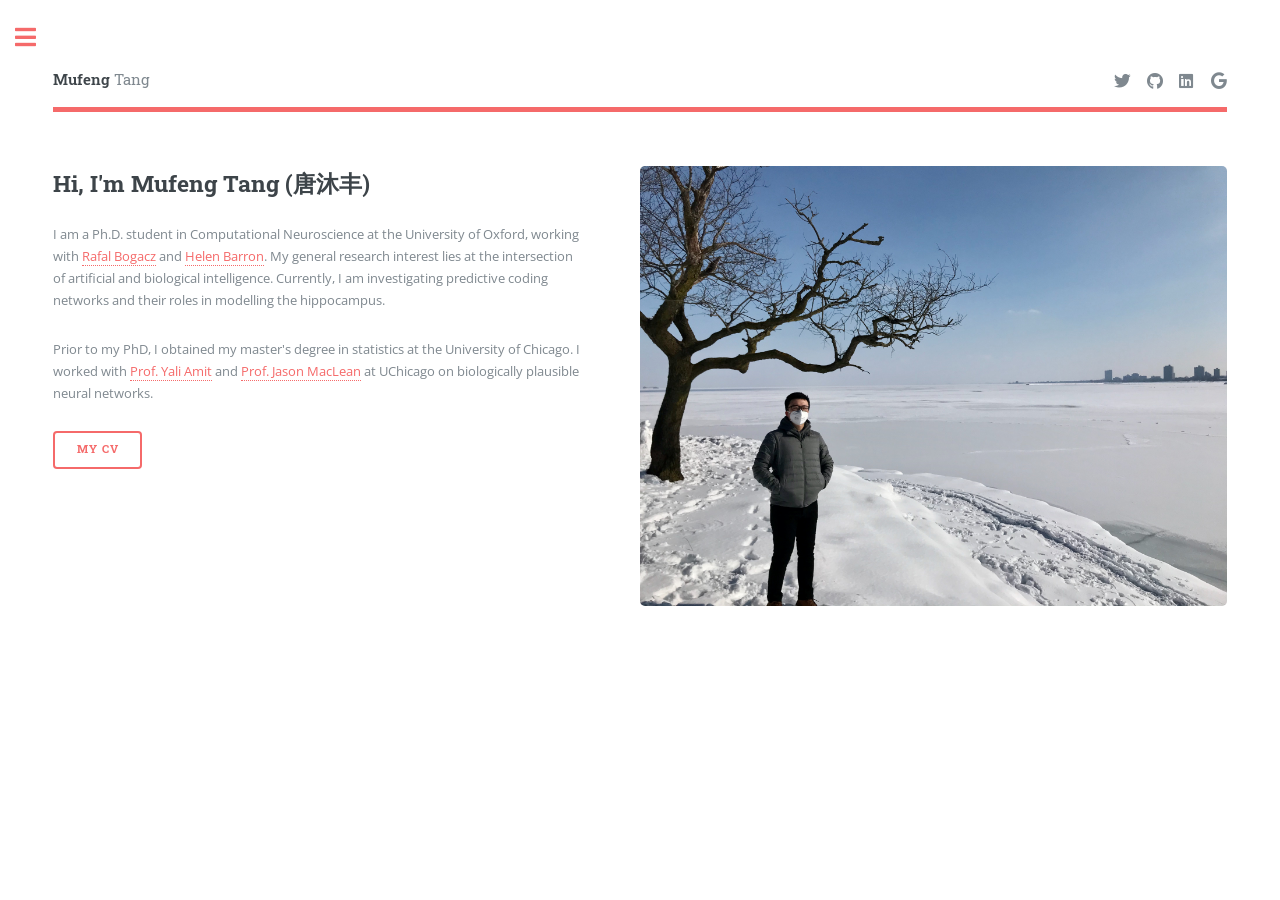
==== index.html @ e6d0cccb "cv" ====
<!DOCTYPE HTML>
<!--
	Editorial by HTML5 UP
	html5up.net | @ajlkn
	Free for personal and commercial use under the CCA 3.0 license (html5up.net/license)
-->
<html>
	<head>
		<!-- Global site tag (gtag.js) - Google Analytics -->
		<script async src="https://www.googletagmanager.com/gtag/js?id=G-MDHDP8R567"></script>
		<script>
		window.dataLayer = window.dataLayer || [];
		function gtag(){dataLayer.push(arguments);}
		gtag('js', new Date());

		gtag('config', 'G-MDHDP8R567');
		</script>
		<title>Mufeng Tang</title>
		<meta charset="utf-8" />
		<meta name="viewport" content="width=device-width, initial-scale=1, user-scalable=no" />
		<link rel="stylesheet" href="assets/css/main.css" />
	</head>
	<body class="is-preload">

		<!-- Wrapper -->
			<div id="wrapper">

				<!-- Main -->
					<div id="main">
						<div class="inner">

							<!-- Header -->
								<header id="header">
									<a href="index.html" class="logo"><strong>Mufeng</strong> Tang</a>
									<ul class="icons">
										<li><a href="https://twitter.com/mufeng_tang" class="icon brands fa-twitter"><span class="label">Twitter</span></a></li>
										<!-- <li><a href="#" class="icon brands fa-facebook-f"><span class="label">Facebook</span></a></li> -->
										<!-- <li><a href="#" class="icon brands fa-snapchat-ghost"><span class="label">Snapchat</span></a></li> -->
										<!-- <li><a href="https://www.instagram.com/mufengtang/" class="icon brands fa-instagram"><span class="label">Instagram</span></a></li> -->
										<li><a href="https://github.com/C16Mftang" class="icon brands fa-github"><span class="label">Github</span></a></li>
										<li><a href="https://www.linkedin.com/in/mufeng-tang-115a64139/" class="icon brands fa-linkedin"><span class="label">Linkedin</span></a></li>
										<li><a href="https://scholar.google.com/citations?user=eFyyxQkAAAAJ&hl=en" class="icon brands fa-google"><span class="label"></span></a></li>
									</ul>
								</header>

							<!-- Banner -->
								<section id="banner">
									<div class="content">
										<header>
											<h2>Hi, I'm Mufeng Tang (唐沐丰)</h2>
											
										</header>
										<p>I am a Ph.D. student in Computational Neuroscience at the University of Oxford, working with <a href="https://www.mrcbndu.ox.ac.uk/groups/bogacz-group">Rafal Bogacz</a> and <a href="https://www.mrcbndu.ox.ac.uk/people/dr-helen-barron">Helen Barron</a>. 
											My general research interest lies at the intersection of artificial and biological intelligence.
											Currently, I am investigating predictive coding networks and their roles in modelling the hippocampus.</p>
										<!-- <br> -->
										<p>Prior to my PhD, I obtained my master's degree in statistics at the University of Chicago.
											I worked with <a href="https://stat.uchicago.edu/people/profile/yali-amit/">Prof. Yali Amit</a> and <a href="https://neurobiology.uchicago.edu/faculty/jason-maclean-phd">Prof. Jason MacLean</a> at UChicago on biologically plausible neural networks.
										</p>
										<ul class="actions">
											<li><a href="https://drive.google.com/file/d/151TCX6jKJM6HxMyKc0OHfo8ruFjf8bDz/view?usp=drive_link" class="button big">My CV</a></li>
										</ul>
									</div>
									<span class="image object">
										<img src="images/Chi.jpg" alt="" />
									</span>
								</section>

							<!-- Section -->
								<!-- <section>
									<header class="major">
										<h2>Erat lacinia</h2>
									</header>
									<div class="features">
										<article>
											<span class="icon fa-gem"></span>
											<div class="content">
												<h3>Portitor ullamcorper</h3>
												<p>Aenean ornare velit lacus, ac varius enim lorem ullamcorper dolore. Proin aliquam facilisis ante interdum. Sed nulla amet lorem feugiat tempus aliquam.</p>
											</div>
										</article>
										<article>
											<span class="icon solid fa-paper-plane"></span>
											<div class="content">
												<h3>Sapien veroeros</h3>
												<p>Aenean ornare velit lacus, ac varius enim lorem ullamcorper dolore. Proin aliquam facilisis ante interdum. Sed nulla amet lorem feugiat tempus aliquam.</p>
											</div>
										</article>
										<article>
											<span class="icon solid fa-rocket"></span>
											<div class="content">
												<h3>Quam lorem ipsum</h3>
												<p>Aenean ornare velit lacus, ac varius enim lorem ullamcorper dolore. Proin aliquam facilisis ante interdum. Sed nulla amet lorem feugiat tempus aliquam.</p>
											</div>
										</article>
										<article>
											<span class="icon solid fa-signal"></span>
											<div class="content">
												<h3>Sed magna finibus</h3>
												<p>Aenean ornare velit lacus, ac varius enim lorem ullamcorper dolore. Proin aliquam facilisis ante interdum. Sed nulla amet lorem feugiat tempus aliquam.</p>
											</div>
										</article>
									</div>
								</section> -->

							<!-- Section -->
								<!-- <section>
									<header class="major">
										<h2>Ipsum sed dolor</h2>
									</header>
									<div class="posts">
										<article>
											<a href="#" class="image"><img src="images/pic01.jpg" alt="" /></a>
											<h3>Interdum aenean</h3>
											<p>Aenean ornare velit lacus, ac varius enim lorem ullamcorper dolore. Proin aliquam facilisis ante interdum. Sed nulla amet lorem feugiat tempus aliquam.</p>
											<ul class="actions">
												<li><a href="#" class="button">More</a></li>
											</ul>
										</article>
										<article>
											<a href="#" class="image"><img src="images/pic02.jpg" alt="" /></a>
											<h3>Nulla amet dolore</h3>
											<p>Aenean ornare velit lacus, ac varius enim lorem ullamcorper dolore. Proin aliquam facilisis ante interdum. Sed nulla amet lorem feugiat tempus aliquam.</p>
											<ul class="actions">
												<li><a href="#" class="button">More</a></li>
											</ul>
										</article>
										<article>
											<a href="#" class="image"><img src="images/pic03.jpg" alt="" /></a>
											<h3>Tempus ullamcorper</h3>
											<p>Aenean ornare velit lacus, ac varius enim lorem ullamcorper dolore. Proin aliquam facilisis ante interdum. Sed nulla amet lorem feugiat tempus aliquam.</p>
											<ul class="actions">
												<li><a href="#" class="button">More</a></li>
											</ul>
										</article>
										<article>
											<a href="#" class="image"><img src="images/pic04.jpg" alt="" /></a>
											<h3>Sed etiam facilis</h3>
											<p>Aenean ornare velit lacus, ac varius enim lorem ullamcorper dolore. Proin aliquam facilisis ante interdum. Sed nulla amet lorem feugiat tempus aliquam.</p>
											<ul class="actions">
												<li><a href="#" class="button">More</a></li>
											</ul>
										</article>
										<article>
											<a href="#" class="image"><img src="images/pic05.jpg" alt="" /></a>
											<h3>Feugiat lorem aenean</h3>
											<p>Aenean ornare velit lacus, ac varius enim lorem ullamcorper dolore. Proin aliquam facilisis ante interdum. Sed nulla amet lorem feugiat tempus aliquam.</p>
											<ul class="actions">
												<li><a href="#" class="button">More</a></li>
											</ul>
										</article>
										<article>
											<a href="#" class="image"><img src="images/pic06.jpg" alt="" /></a>
											<h3>Amet varius aliquam</h3>
											<p>Aenean ornare velit lacus, ac varius enim lorem ullamcorper dolore. Proin aliquam facilisis ante interdum. Sed nulla amet lorem feugiat tempus aliquam.</p>
											<ul class="actions">
												<li><a href="#" class="button">More</a></li>
											</ul>
										</article>
									</div>
								</section> -->

						</div>
					</div>

				<!-- Sidebar -->
					<div id="sidebar">
						<div class="inner">

							<!-- Search -->
								<!-- <section id="search" class="alt">
									<form method="post" action="#">
										<input type="text" name="query" id="query" placeholder="Search" />
									</form>
								</section> -->

							<!-- Menu -->
								<nav id="menu">
									<header class="major">
										<h2>Menu</h2>
									</header>
									<ul>
										<li><a href="index.html">Homepage</a></li>
										<!-- <li><a href="about.html">About me</a></li> -->
										<li><a href="research.html">Science</a></li>
										
										<!-- <li>
											<span class="opener">Submenu</span>
											<ul>
												<li><a href="#">Lorem Dolor</a></li>
												<li><a href="#">Ipsum Adipiscing</a></li>
												<li><a href="#">Tempus Magna</a></li>
												<li><a href="#">Feugiat Veroeros</a></li>
											</ul>
										</li> -->
										<!-- <li><a href="#">Etiam Dolore</a></li>
										<li><a href="#">Adipiscing</a></li>
										<li>
											<span class="opener">Another Submenu</span>
											<ul>
												<li><a href="#">Lorem Dolor</a></li>
												<li><a href="#">Ipsum Adipiscing</a></li>
												<li><a href="#">Tempus Magna</a></li>
												<li><a href="#">Feugiat Veroeros</a></li>
											</ul>
										</li> -->
										<!-- <li><a href="#">Maximus Erat</a></li>
										<li><a href="#">Sapien Mauris</a></li>
										<li><a href="#">Amet Lacinia</a></li> -->
									</ul>
								</nav>

							<!-- Section -->
								<!-- <section>
									<header class="major">
										<h2>Ante interdum</h2>
									</header>
									<div class="mini-posts">
										<article>
											<a href="#" class="image"><img src="images/pic07.jpg" alt="" /></a>
											<p>Aenean ornare velit lacus, ac varius enim lorem ullamcorper dolore aliquam.</p>
										</article>
										<article>
											<a href="#" class="image"><img src="images/pic08.jpg" alt="" /></a>
											<p>Aenean ornare velit lacus, ac varius enim lorem ullamcorper dolore aliquam.</p>
										</article>
										<article>
											<a href="#" class="image"><img src="images/pic09.jpg" alt="" /></a>
											<p>Aenean ornare velit lacus, ac varius enim lorem ullamcorper dolore aliquam.</p>
										</article>
									</div>
									<ul class="actions">
										<li><a href="#" class="button">More</a></li>
									</ul>
								</section> -->

							<!-- Section -->
								<section>
									<header class="major">
										<h2>Get in touch</h2>
									</header>
									<p>If you want to have a chat, contact me through the following ways: </p>
									<ul class="contact">
										<li class="icon solid fa-envelope"><a href="mailto:mufeng.tang@ndcn.ox.ac.uk">mufeng.tang@ndcn.ox.ac.uk</a></li>
										<li class="icon solid fa-phone">(44) 07497865905</li>
										<li class="icon solid fa-home">MRC Brain Network Dynamics Unit<br />
											University of Oxford, Mansfield Road, Oxford OX1 3TH</li>
									</ul>
								</section>

							<!-- Footer -->
								<!-- <footer id="footer">
									<p class="copyright">&copy; Untitled. All rights reserved. Demo Images: <a href="https://unsplash.com">Unsplash</a>. Design: <a href="https://html5up.net">HTML5 UP</a>.</p>
								</footer> -->

						</div>
					</div>

			</div>

		<!-- Scripts -->
			<script src="assets/js/jquery.min.js"></script>
			<script src="assets/js/browser.min.js"></script>
			<script src="assets/js/breakpoints.min.js"></script>
			<script src="assets/js/util.js"></script>
			<script src="assets/js/main.js"></script>

	</body>
</html>
---- assets/css/main.css ----
@import url(fontawesome-all.min.css);
@import url("https://fonts.googleapis.com/css?family=Open+Sans:400,600,400italic,600italic|Roboto+Slab:400,700");
/*
	Editorial by HTML5 UP
	html5up.net | @ajlkn
	Free for personal and commercial use under the CCA 3.0 license (html5up.net/license)
*/
html, body, div, span, applet, object,
iframe, h1, h2, h3, h4, h5, h6, p, blockquote,
pre, a, abbr, acronym, address, big, cite,
code, del, dfn, em, img, ins, kbd, q, s, samp,
small, strike, strong, sub, sup, tt, var, b,
u, i, center, dl, dt, dd, ol, ul, li, fieldset,
form, label, legend, table, caption, tbody,
tfoot, thead, tr, th, td, article, aside,
canvas, details, embed, figure, figcaption,
footer, header, hgroup, menu, nav, output, ruby,
section, summary, time, mark, audio, video {
  margin: 0;
  padding: 0;
  border: 0;
  font-size: 100%;
  font: inherit;
  vertical-align: baseline; }

article, aside, details, figcaption, figure,
footer, header, hgroup, menu, nav, section {
  display: block; }

body {
  line-height: 1; }

ol, ul {
  list-style: none; }

blockquote, q {
  quotes: none; }
  blockquote:before, blockquote:after, q:before, q:after {
    content: '';
    content: none; }

table {
  border-collapse: collapse;
  border-spacing: 0; }

body {
  -webkit-text-size-adjust: none; }

mark {
  background-color: transparent;
  color: inherit; }

input::-moz-focus-inner {
  border: 0;
  padding: 0; }

input, select, textarea {
  -moz-appearance: none;
  -webkit-appearance: none;
  -ms-appearance: none;
  appearance: none; }

/* Basic */
@-ms-viewport {
  width: device-width; }

body {
  -ms-overflow-style: scrollbar; }

@media screen and (max-width: 480px) {
  html, body {
    min-width: 320px; } }

html {
  box-sizing: border-box; }

*, *:before, *:after {
  box-sizing: inherit; }

body {
  background: #ffffff; }
  body.is-preload *, body.is-preload *:before, body.is-preload *:after, body.is-resizing *, body.is-resizing *:before, body.is-resizing *:after {
    -moz-animation: none !important;
    -webkit-animation: none !important;
    -ms-animation: none !important;
    animation: none !important;
    -moz-transition: none !important;
    -webkit-transition: none !important;
    -ms-transition: none !important;
    transition: none !important; }

/* Type */
body, input, select, textarea {
  color: #7f888f;
  font-family: "Open Sans", sans-serif;
  font-size: 13pt;
  font-weight: 400;
  line-height: 1.65; }
  @media screen and (max-width: 1680px) {
    body, input, select, textarea {
      font-size: 11pt; } }
  @media screen and (max-width: 1280px) {
    body, input, select, textarea {
      font-size: 10pt; } }
  @media screen and (max-width: 360px) {
    body, input, select, textarea {
      font-size: 9pt; } }

a {
  -moz-transition: color 0.2s ease-in-out, border-bottom-color 0.2s ease-in-out;
  -webkit-transition: color 0.2s ease-in-out, border-bottom-color 0.2s ease-in-out;
  -ms-transition: color 0.2s ease-in-out, border-bottom-color 0.2s ease-in-out;
  transition: color 0.2s ease-in-out, border-bottom-color 0.2s ease-in-out;
  border-bottom: dotted 1px;
  color: #f56a6a;
  text-decoration: none; }
  a:hover {
    border-bottom-color: #f56a6a;
    color: #f56a6a !important; }
    a:hover strong {
      color: inherit; }

strong, b {
  color: #3d4449;
  font-weight: 600; }

em, i {
  font-style: italic; }

p {
  margin: 0 0 2em 0; }

h1, h2, h3, h4, h5, h6 {
  color: #3d4449;
  font-family: "Roboto Slab", serif;
  font-weight: 700;
  line-height: 1.5;
  margin: 0 0 1em 0; }
  h1 a, h2 a, h3 a, h4 a, h5 a, h6 a {
    color: inherit;
    text-decoration: none;
    border-bottom: 0; }

h1 {
  font-size: 4em;
  margin: 0 0 0.5em 0;
  line-height: 1.3; }

h2 {
  font-size: 1.75em; }

h3 {
  font-size: 1.25em; }

h4 {
  font-size: 1.1em; }

h5 {
  font-size: 0.9em; }

h6 {
  font-size: 0.7em; }

@media screen and (max-width: 1680px) {
  h1 {
    font-size: 3.5em; } }

@media screen and (max-width: 980px) {
  h1 {
    font-size: 3.25em; } }

@media screen and (max-width: 736px) {
  h1 {
    font-size: 2em;
    line-height: 1.4; }
  h2 {
    font-size: 1.5em; } }

sub {
  font-size: 0.8em;
  position: relative;
  top: 0.5em; }

sup {
  font-size: 0.8em;
  position: relative;
  top: -0.5em; }

blockquote {
  border-left: solid 3px rgba(210, 215, 217, 0.75);
  font-style: italic;
  margin: 0 0 2em 0;
  padding: 0.5em 0 0.5em 2em; }

code {
  background: rgba(230, 235, 237, 0.25);
  border-radius: 0.375em;
  border: solid 1px rgba(210, 215, 217, 0.75);
  font-family: "Courier New", monospace;
  font-size: 0.9em;
  margin: 0 0.25em;
  padding: 0.25em 0.65em; }

pre {
  -webkit-overflow-scrolling: touch;
  font-family: "Courier New", monospace;
  font-size: 0.9em;
  margin: 0 0 2em 0; }
  pre code {
    display: block;
    line-height: 1.75;
    padding: 1em 1.5em;
    overflow-x: auto; }

hr {
  border: 0;
  border-bottom: solid 1px rgba(210, 215, 217, 0.75);
  margin: 2em 0; }
  hr.major {
    margin: 3em 0; }

.align-left {
  text-align: left; }

.align-center {
  text-align: center; }

.align-right {
  text-align: right; }

/* Row */
.row {
  display: flex;
  flex-wrap: wrap;
  box-sizing: border-box;
  align-items: stretch; }
  .row > * {
    box-sizing: border-box; }
  .row.gtr-uniform > * > :last-child {
    margin-bottom: 0; }
  .row.aln-left {
    justify-content: flex-start; }
  .row.aln-center {
    justify-content: center; }
  .row.aln-right {
    justify-content: flex-end; }
  .row.aln-top {
    align-items: flex-start; }
  .row.aln-middle {
    align-items: center; }
  .row.aln-bottom {
    align-items: flex-end; }
  .row > .imp {
    order: -1; }
  .row > .col-1 {
    width: 8.33333%; }
  .row > .off-1 {
    margin-left: 8.33333%; }
  .row > .col-2 {
    width: 16.66667%; }
  .row > .off-2 {
    margin-left: 16.66667%; }
  .row > .col-3 {
    width: 25%; }
  .row > .off-3 {
    margin-left: 25%; }
  .row > .col-4 {
    width: 33.33333%; }
  .row > .off-4 {
    margin-left: 33.33333%; }
  .row > .col-5 {
    width: 41.66667%; }
  .row > .off-5 {
    margin-left: 41.66667%; }
  .row > .col-6 {
    width: 50%; }
  .row > .off-6 {
    margin-left: 50%; }
  .row > .col-7 {
    width: 58.33333%; }
  .row > .off-7 {
    margin-left: 58.33333%; }
  .row > .col-8 {
    width: 66.66667%; }
  .row > .off-8 {
    margin-left: 66.66667%; }
  .row > .col-9 {
    width: 75%; }
  .row > .off-9 {
    margin-left: 75%; }
  .row > .col-10 {
    width: 83.33333%; }
  .row > .off-10 {
    margin-left: 83.33333%; }
  .row > .col-11 {
    width: 91.66667%; }
  .row > .off-11 {
    margin-left: 91.66667%; }
  .row > .col-12 {
    width: 100%; }
  .row > .off-12 {
    margin-left: 100%; }
  .row.gtr-0 {
    margin-top: 0;
    margin-left: 0em; }
    .row.gtr-0 > * {
      padding: 0 0 0 0em; }
    .row.gtr-0.gtr-uniform {
      margin-top: 0em; }
      .row.gtr-0.gtr-uniform > * {
        padding-top: 0em; }
  .row.gtr-25 {
    margin-top: 0;
    margin-left: -0.375em; }
    .row.gtr-25 > * {
      padding: 0 0 0 0.375em; }
    .row.gtr-25.gtr-uniform {
      margin-top: -0.375em; }
      .row.gtr-25.gtr-uniform > * {
        padding-top: 0.375em; }
  .row.gtr-50 {
    margin-top: 0;
    margin-left: -0.75em; }
    .row.gtr-50 > * {
      padding: 0 0 0 0.75em; }
    .row.gtr-50.gtr-uniform {
      margin-top: -0.75em; }
      .row.gtr-50.gtr-uniform > * {
        padding-top: 0.75em; }
  .row {
    margin-top: 0;
    margin-left: -1.5em; }
    .row > * {
      padding: 0 0 0 1.5em; }
    .row.gtr-uniform {
      margin-top: -1.5em; }
      .row.gtr-uniform > * {
        padding-top: 1.5em; }
  .row.gtr-150 {
    margin-top: 0;
    margin-left: -2.25em; }
    .row.gtr-150 > * {
      padding: 0 0 0 2.25em; }
    .row.gtr-150.gtr-uniform {
      margin-top: -2.25em; }
      .row.gtr-150.gtr-uniform > * {
        padding-top: 2.25em; }
  .row.gtr-200 {
    margin-top: 0;
    margin-left: -3em; }
    .row.gtr-200 > * {
      padding: 0 0 0 3em; }
    .row.gtr-200.gtr-uniform {
      margin-top: -3em; }
      .row.gtr-200.gtr-uniform > * {
        padding-top: 3em; }
  @media screen and (max-width: 1680px) {
    .row {
      display: flex;
      flex-wrap: wrap;
      box-sizing: border-box;
      align-items: stretch; }
      .row > * {
        box-sizing: border-box; }
      .row.gtr-uniform > * > :last-child {
        margin-bottom: 0; }
      .row.aln-left {
        justify-content: flex-start; }
      .row.aln-center {
        justify-content: center; }
      .row.aln-right {
        justify-content: flex-end; }
      .row.aln-top {
        align-items: flex-start; }
      .row.aln-middle {
        align-items: center; }
      .row.aln-bottom {
        align-items: flex-end; }
      .row > .imp-xlarge {
        order: -1; }
      .row > .col-1-xlarge {
        width: 8.33333%; }
      .row > .off-1-xlarge {
        margin-left: 8.33333%; }
      .row > .col-2-xlarge {
        width: 16.66667%; }
      .row > .off-2-xlarge {
        margin-left: 16.66667%; }
      .row > .col-3-xlarge {
        width: 25%; }
      .row > .off-3-xlarge {
        margin-left: 25%; }
      .row > .col-4-xlarge {
        width: 33.33333%; }
      .row > .off-4-xlarge {
        margin-left: 33.33333%; }
      .row > .col-5-xlarge {
        width: 41.66667%; }
      .row > .off-5-xlarge {
        margin-left: 41.66667%; }
      .row > .col-6-xlarge {
        width: 50%; }
      .row > .off-6-xlarge {
        margin-left: 50%; }
      .row > .col-7-xlarge {
        width: 58.33333%; }
      .row > .off-7-xlarge {
        margin-left: 58.33333%; }
      .row > .col-8-xlarge {
        width: 66.66667%; }
      .row > .off-8-xlarge {
        margin-left: 66.66667%; }
      .row > .col-9-xlarge {
        width: 75%; }
      .row > .off-9-xlarge {
        margin-left: 75%; }
      .row > .col-10-xlarge {
        width: 83.33333%; }
      .row > .off-10-xlarge {
        margin-left: 83.33333%; }
      .row > .col-11-xlarge {
        width: 91.66667%; }
      .row > .off-11-xlarge {
        margin-left: 91.66667%; }
      .row > .col-12-xlarge {
        width: 100%; }
      .row > .off-12-xlarge {
        margin-left: 100%; }
      .row.gtr-0 {
        margin-top: 0;
        margin-left: 0em; }
        .row.gtr-0 > * {
          padding: 0 0 0 0em; }
        .row.gtr-0.gtr-uniform {
          margin-top: 0em; }
          .row.gtr-0.gtr-uniform > * {
            padding-top: 0em; }
      .row.gtr-25 {
        margin-top: 0;
        margin-left: -0.375em; }
        .row.gtr-25 > * {
          padding: 0 0 0 0.375em; }
        .row.gtr-25.gtr-uniform {
          margin-top: -0.375em; }
          .row.gtr-25.gtr-uniform > * {
            padding-top: 0.375em; }
      .row.gtr-50 {
        margin-top: 0;
        margin-left: -0.75em; }
        .row.gtr-50 > * {
          padding: 0 0 0 0.75em; }
        .row.gtr-50.gtr-uniform {
          margin-top: -0.75em; }
          .row.gtr-50.gtr-uniform > * {
            padding-top: 0.75em; }
      .row {
        margin-top: 0;
        margin-left: -1.5em; }
        .row > * {
          padding: 0 0 0 1.5em; }
        .row.gtr-uniform {
          margin-top: -1.5em; }
          .row.gtr-uniform > * {
            padding-top: 1.5em; }
      .row.gtr-150 {
        margin-top: 0;
        margin-left: -2.25em; }
        .row.gtr-150 > * {
          padding: 0 0 0 2.25em; }
        .row.gtr-150.gtr-uniform {
          margin-top: -2.25em; }
          .row.gtr-150.gtr-uniform > * {
            padding-top: 2.25em; }
      .row.gtr-200 {
        margin-top: 0;
        margin-left: -3em; }
        .row.gtr-200 > * {
          padding: 0 0 0 3em; }
        .row.gtr-200.gtr-uniform {
          margin-top: -3em; }
          .row.gtr-200.gtr-uniform > * {
            padding-top: 3em; } }
  @media screen and (max-width: 1280px) {
    .row {
      display: flex;
      flex-wrap: wrap;
      box-sizing: border-box;
      align-items: stretch; }
      .row > * {
        box-sizing: border-box; }
      .row.gtr-uniform > * > :last-child {
        margin-bottom: 0; }
      .row.aln-left {
        justify-content: flex-start; }
      .row.aln-center {
        justify-content: center; }
      .row.aln-right {
        justify-content: flex-end; }
      .row.aln-top {
        align-items: flex-start; }
      .row.aln-middle {
        align-items: center; }
      .row.aln-bottom {
        align-items: flex-end; }
      .row > .imp-large {
        order: -1; }
      .row > .col-1-large {
        width: 8.33333%; }
      .row > .off-1-large {
        margin-left: 8.33333%; }
      .row > .col-2-large {
        width: 16.66667%; }
      .row > .off-2-large {
        margin-left: 16.66667%; }
      .row > .col-3-large {
        width: 25%; }
      .row > .off-3-large {
        margin-left: 25%; }
      .row > .col-4-large {
        width: 33.33333%; }
      .row > .off-4-large {
        margin-left: 33.33333%; }
      .row > .col-5-large {
        width: 41.66667%; }
      .row > .off-5-large {
        margin-left: 41.66667%; }
      .row > .col-6-large {
        width: 50%; }
      .row > .off-6-large {
        margin-left: 50%; }
      .row > .col-7-large {
        width: 58.33333%; }
      .row > .off-7-large {
        margin-left: 58.33333%; }
      .row > .col-8-large {
        width: 66.66667%; }
      .row > .off-8-large {
        margin-left: 66.66667%; }
      .row > .col-9-large {
        width: 75%; }
      .row > .off-9-large {
        margin-left: 75%; }
      .row > .col-10-large {
        width: 83.33333%; }
      .row > .off-10-large {
        margin-left: 83.33333%; }
      .row > .col-11-large {
        width: 91.66667%; }
      .row > .off-11-large {
        margin-left: 91.66667%; }
      .row > .col-12-large {
        width: 100%; }
      .row > .off-12-large {
        margin-left: 100%; }
      .row.gtr-0 {
        margin-top: 0;
        margin-left: 0em; }
        .row.gtr-0 > * {
          padding: 0 0 0 0em; }
        .row.gtr-0.gtr-uniform {
          margin-top: 0em; }
          .row.gtr-0.gtr-uniform > * {
            padding-top: 0em; }
      .row.gtr-25 {
        margin-top: 0;
        margin-left: -0.375em; }
        .row.gtr-25 > * {
          padding: 0 0 0 0.375em; }
        .row.gtr-25.gtr-uniform {
          margin-top: -0.375em; }
          .row.gtr-25.gtr-uniform > * {
            padding-top: 0.375em; }
      .row.gtr-50 {
        margin-top: 0;
        margin-left: -0.75em; }
        .row.gtr-50 > * {
          padding: 0 0 0 0.75em; }
        .row.gtr-50.gtr-uniform {
          margin-top: -0.75em; }
          .row.gtr-50.gtr-uniform > * {
            padding-top: 0.75em; }
      .row {
        margin-top: 0;
        margin-left: -1.5em; }
        .row > * {
          padding: 0 0 0 1.5em; }
        .row.gtr-uniform {
          margin-top: -1.5em; }
          .row.gtr-uniform > * {
            padding-top: 1.5em; }
      .row.gtr-150 {
        margin-top: 0;
        margin-left: -2.25em; }
        .row.gtr-150 > * {
          padding: 0 0 0 2.25em; }
        .row.gtr-150.gtr-uniform {
          margin-top: -2.25em; }
          .row.gtr-150.gtr-uniform > * {
            padding-top: 2.25em; }
      .row.gtr-200 {
        margin-top: 0;
        margin-left: -3em; }
        .row.gtr-200 > * {
          padding: 0 0 0 3em; }
        .row.gtr-200.gtr-uniform {
          margin-top: -3em; }
          .row.gtr-200.gtr-uniform > * {
            padding-top: 3em; } }
  @media screen and (max-width: 980px) {
    .row {
      display: flex;
      flex-wrap: wrap;
      box-sizing: border-box;
      align-items: stretch; }
      .row > * {
        box-sizing: border-box; }
      .row.gtr-uniform > * > :last-child {
        margin-bottom: 0; }
      .row.aln-left {
        justify-content: flex-start; }
      .row.aln-center {
        justify-content: center; }
      .row.aln-right {
        justify-content: flex-end; }
      .row.aln-top {
        align-items: flex-start; }
      .row.aln-middle {
        align-items: center; }
      .row.aln-bottom {
        align-items: flex-end; }
      .row > .imp-medium {
        order: -1; }
      .row > .col-1-medium {
        width: 8.33333%; }
      .row > .off-1-medium {
        margin-left: 8.33333%; }
      .row > .col-2-medium {
        width: 16.66667%; }
      .row > .off-2-medium {
        margin-left: 16.66667%; }
      .row > .col-3-medium {
        width: 25%; }
      .row > .off-3-medium {
        margin-left: 25%; }
      .row > .col-4-medium {
        width: 33.33333%; }
      .row > .off-4-medium {
        margin-left: 33.33333%; }
      .row > .col-5-medium {
        width: 41.66667%; }
      .row > .off-5-medium {
        margin-left: 41.66667%; }
      .row > .col-6-medium {
        width: 50%; }
      .row > .off-6-medium {
        margin-left: 50%; }
      .row > .col-7-medium {
        width: 58.33333%; }
      .row > .off-7-medium {
        margin-left: 58.33333%; }
      .row > .col-8-medium {
        width: 66.66667%; }
      .row > .off-8-medium {
        margin-left: 66.66667%; }
      .row > .col-9-medium {
        width: 75%; }
      .row > .off-9-medium {
        margin-left: 75%; }
      .row > .col-10-medium {
        width: 83.33333%; }
      .row > .off-10-medium {
        margin-left: 83.33333%; }
      .row > .col-11-medium {
        width: 91.66667%; }
      .row > .off-11-medium {
        margin-left: 91.66667%; }
      .row > .col-12-medium {
        width: 100%; }
      .row > .off-12-medium {
        margin-left: 100%; }
      .row.gtr-0 {
        margin-top: 0;
        margin-left: 0em; }
        .row.gtr-0 > * {
          padding: 0 0 0 0em; }
        .row.gtr-0.gtr-uniform {
          margin-top: 0em; }
          .row.gtr-0.gtr-uniform > * {
            padding-top: 0em; }
      .row.gtr-25 {
        margin-top: 0;
        margin-left: -0.375em; }
        .row.gtr-25 > * {
          padding: 0 0 0 0.375em; }
        .row.gtr-25.gtr-uniform {
          margin-top: -0.375em; }
          .row.gtr-25.gtr-uniform > * {
            padding-top: 0.375em; }
      .row.gtr-50 {
        margin-top: 0;
        margin-left: -0.75em; }
        .row.gtr-50 > * {
          padding: 0 0 0 0.75em; }
        .row.gtr-50.gtr-uniform {
          margin-top: -0.75em; }
          .row.gtr-50.gtr-uniform > * {
            padding-top: 0.75em; }
      .row {
        margin-top: 0;
        margin-left: -1.5em; }
        .row > * {
          padding: 0 0 0 1.5em; }
        .row.gtr-uniform {
          margin-top: -1.5em; }
          .row.gtr-uniform > * {
            padding-top: 1.5em; }
      .row.gtr-150 {
        margin-top: 0;
        margin-left: -2.25em; }
        .row.gtr-150 > * {
          padding: 0 0 0 2.25em; }
        .row.gtr-150.gtr-uniform {
          margin-top: -2.25em; }
          .row.gtr-150.gtr-uniform > * {
            padding-top: 2.25em; }
      .row.gtr-200 {
        margin-top: 0;
        margin-left: -3em; }
        .row.gtr-200 > * {
          padding: 0 0 0 3em; }
        .row.gtr-200.gtr-uniform {
          margin-top: -3em; }
          .row.gtr-200.gtr-uniform > * {
            padding-top: 3em; } }
  @media screen and (max-width: 736px) {
    .row {
      display: flex;
      flex-wrap: wrap;
      box-sizing: border-box;
      align-items: stretch; }
      .row > * {
        box-sizing: border-box; }
      .row.gtr-uniform > * > :last-child {
        margin-bottom: 0; }
      .row.aln-left {
        justify-content: flex-start; }
      .row.aln-center {
        justify-content: center; }
      .row.aln-right {
        justify-content: flex-end; }
      .row.aln-top {
        align-items: flex-start; }
      .row.aln-middle {
        align-items: center; }
      .row.aln-bottom {
        align-items: flex-end; }
      .row > .imp-small {
        order: -1; }
      .row > .col-1-small {
        width: 8.33333%; }
      .row > .off-1-small {
        margin-left: 8.33333%; }
      .row > .col-2-small {
        width: 16.66667%; }
      .row > .off-2-small {
        margin-left: 16.66667%; }
      .row > .col-3-small {
        width: 25%; }
      .row > .off-3-small {
        margin-left: 25%; }
      .row > .col-4-small {
        width: 33.33333%; }
      .row > .off-4-small {
        margin-left: 33.33333%; }
      .row > .col-5-small {
        width: 41.66667%; }
      .row > .off-5-small {
        margin-left: 41.66667%; }
      .row > .col-6-small {
        width: 50%; }
      .row > .off-6-small {
        margin-left: 50%; }
      .row > .col-7-small {
        width: 58.33333%; }
      .row > .off-7-small {
        margin-left: 58.33333%; }
      .row > .col-8-small {
        width: 66.66667%; }
      .row > .off-8-small {
        margin-left: 66.66667%; }
      .row > .col-9-small {
        width: 75%; }
      .row > .off-9-small {
        margin-left: 75%; }
      .row > .col-10-small {
        width: 83.33333%; }
      .row > .off-10-small {
        margin-left: 83.33333%; }
      .row > .col-11-small {
        width: 91.66667%; }
      .row > .off-11-small {
        margin-left: 91.66667%; }
      .row > .col-12-small {
        width: 100%; }
      .row > .off-12-small {
        margin-left: 100%; }
      .row.gtr-0 {
        margin-top: 0;
        margin-left: 0em; }
        .row.gtr-0 > * {
          padding: 0 0 0 0em; }
        .row.gtr-0.gtr-uniform {
          margin-top: 0em; }
          .row.gtr-0.gtr-uniform > * {
            padding-top: 0em; }
      .row.gtr-25 {
        margin-top: 0;
        margin-left: -0.375em; }
        .row.gtr-25 > * {
          padding: 0 0 0 0.375em; }
        .row.gtr-25.gtr-uniform {
          margin-top: -0.375em; }
          .row.gtr-25.gtr-uniform > * {
            padding-top: 0.375em; }
      .row.gtr-50 {
        margin-top: 0;
        margin-left: -0.75em; }
        .row.gtr-50 > * {
          padding: 0 0 0 0.75em; }
        .row.gtr-50.gtr-uniform {
          margin-top: -0.75em; }
          .row.gtr-50.gtr-uniform > * {
            padding-top: 0.75em; }
      .row {
        margin-top: 0;
        margin-left: -1.5em; }
        .row > * {
          padding: 0 0 0 1.5em; }
        .row.gtr-uniform {
          margin-top: -1.5em; }
          .row.gtr-uniform > * {
            padding-top: 1.5em; }
      .row.gtr-150 {
        margin-top: 0;
        margin-left: -2.25em; }
        .row.gtr-150 > * {
          padding: 0 0 0 2.25em; }
        .row.gtr-150.gtr-uniform {
          margin-top: -2.25em; }
          .row.gtr-150.gtr-uniform > * {
            padding-top: 2.25em; }
      .row.gtr-200 {
        margin-top: 0;
        margin-left: -3em; }
        .row.gtr-200 > * {
          padding: 0 0 0 3em; }
        .row.gtr-200.gtr-uniform {
          margin-top: -3em; }
          .row.gtr-200.gtr-uniform > * {
            padding-top: 3em; } }
  @media screen and (max-width: 480px) {
    .row {
      display: flex;
      flex-wrap: wrap;
      box-sizing: border-box;
      align-items: stretch; }
      .row > * {
        box-sizing: border-box; }
      .row.gtr-uniform > * > :last-child {
        margin-bottom: 0; }
      .row.aln-left {
        justify-content: flex-start; }
      .row.aln-center {
        justify-content: center; }
      .row.aln-right {
        justify-content: flex-end; }
      .row.aln-top {
        align-items: flex-start; }
      .row.aln-middle {
        align-items: center; }
      .row.aln-bottom {
        align-items: flex-end; }
      .row > .imp-xsmall {
        order: -1; }
      .row > .col-1-xsmall {
        width: 8.33333%; }
      .row > .off-1-xsmall {
        margin-left: 8.33333%; }
      .row > .col-2-xsmall {
        width: 16.66667%; }
      .row > .off-2-xsmall {
        margin-left: 16.66667%; }
      .row > .col-3-xsmall {
        width: 25%; }
      .row > .off-3-xsmall {
        margin-left: 25%; }
      .row > .col-4-xsmall {
        width: 33.33333%; }
      .row > .off-4-xsmall {
        margin-left: 33.33333%; }
      .row > .col-5-xsmall {
        width: 41.66667%; }
      .row > .off-5-xsmall {
        margin-left: 41.66667%; }
      .row > .col-6-xsmall {
        width: 50%; }
      .row > .off-6-xsmall {
        margin-left: 50%; }
      .row > .col-7-xsmall {
        width: 58.33333%; }
      .row > .off-7-xsmall {
        margin-left: 58.33333%; }
      .row > .col-8-xsmall {
        width: 66.66667%; }
      .row > .off-8-xsmall {
        margin-left: 66.66667%; }
      .row > .col-9-xsmall {
        width: 75%; }
      .row > .off-9-xsmall {
        margin-left: 75%; }
      .row > .col-10-xsmall {
        width: 83.33333%; }
      .row > .off-10-xsmall {
        margin-left: 83.33333%; }
      .row > .col-11-xsmall {
        width: 91.66667%; }
      .row > .off-11-xsmall {
        margin-left: 91.66667%; }
      .row > .col-12-xsmall {
        width: 100%; }
      .row > .off-12-xsmall {
        margin-left: 100%; }
      .row.gtr-0 {
        margin-top: 0;
        margin-left: 0em; }
        .row.gtr-0 > * {
          padding: 0 0 0 0em; }
        .row.gtr-0.gtr-uniform {
          margin-top: 0em; }
          .row.gtr-0.gtr-uniform > * {
            padding-top: 0em; }
      .row.gtr-25 {
        margin-top: 0;
        margin-left: -0.375em; }
        .row.gtr-25 > * {
          padding: 0 0 0 0.375em; }
        .row.gtr-25.gtr-uniform {
          margin-top: -0.375em; }
          .row.gtr-25.gtr-uniform > * {
            padding-top: 0.375em; }
      .row.gtr-50 {
        margin-top: 0;
        margin-left: -0.75em; }
        .row.gtr-50 > * {
          padding: 0 0 0 0.75em; }
        .row.gtr-50.gtr-uniform {
          margin-top: -0.75em; }
          .row.gtr-50.gtr-uniform > * {
            padding-top: 0.75em; }
      .row {
        margin-top: 0;
        margin-left: -1.5em; }
        .row > * {
          padding: 0 0 0 1.5em; }
        .row.gtr-uniform {
          margin-top: -1.5em; }
          .row.gtr-uniform > * {
            padding-top: 1.5em; }
      .row.gtr-150 {
        margin-top: 0;
        margin-left: -2.25em; }
        .row.gtr-150 > * {
          padding: 0 0 0 2.25em; }
        .row.gtr-150.gtr-uniform {
          margin-top: -2.25em; }
          .row.gtr-150.gtr-uniform > * {
            padding-top: 2.25em; }
      .row.gtr-200 {
        margin-top: 0;
        margin-left: -3em; }
        .row.gtr-200 > * {
          padding: 0 0 0 3em; }
        .row.gtr-200.gtr-uniform {
          margin-top: -3em; }
          .row.gtr-200.gtr-uniform > * {
            padding-top: 3em; } }

/* Section/Article */
section.special, article.special {
  text-align: center; }

header p {
  font-family: "Roboto Slab", serif;
  font-size: 1em;
  font-weight: 400;
  letter-spacing: 0.075em;
  margin-top: -0.5em;
  text-transform: uppercase; }

header.major > :last-child {
  border-bottom: solid 3px #f56a6a;
  display: inline-block;
  margin: 0 0 2em 0;
  padding: 0 0.75em 0.5em 0; }

header.main > :last-child {
  margin: 0 0 1em 0; }

/* Form */
form {
  margin: 0 0 2em 0; }

label {
  color: #3d4449;
  display: block;
  font-size: 0.9em;
  font-weight: 600;
  margin: 0 0 1em 0; }

input[type="text"],
input[type="password"],
input[type="email"],
input[type="tel"],
input[type="search"],
input[type="url"],
select,
textarea {
  -moz-appearance: none;
  -webkit-appearance: none;
  -ms-appearance: none;
  appearance: none;
  background: #ffffff;
  border-radius: 0.375em;
  border: none;
  border: solid 1px rgba(210, 215, 217, 0.75);
  color: inherit;
  display: block;
  outline: 0;
  padding: 0 1em;
  text-decoration: none;
  width: 100%; }
  input[type="text"]:invalid,
  input[type="password"]:invalid,
  input[type="email"]:invalid,
  input[type="tel"]:invalid,
  input[type="search"]:invalid,
  input[type="url"]:invalid,
  select:invalid,
  textarea:invalid {
    box-shadow: none; }
  input[type="text"]:focus,
  input[type="password"]:focus,
  input[type="email"]:focus,
  input[type="tel"]:focus,
  input[type="search"]:focus,
  input[type="url"]:focus,
  select:focus,
  textarea:focus {
    border-color: #f56a6a;
    box-shadow: 0 0 0 1px #f56a6a; }

select {
  background-image: url("data:image/svg+xml;charset=utf8,%3Csvg xmlns='http://www.w3.org/2000/svg' width='40' height='40' preserveAspectRatio='none' viewBox='0 0 40 40'%3E%3Cpath d='M9.4,12.3l10.4,10.4l10.4-10.4c0.2-0.2,0.5-0.4,0.9-0.4c0.3,0,0.6,0.1,0.9,0.4l3.3,3.3c0.2,0.2,0.4,0.5,0.4,0.9 c0,0.4-0.1,0.6-0.4,0.9L20.7,31.9c-0.2,0.2-0.5,0.4-0.9,0.4c-0.3,0-0.6-0.1-0.9-0.4L4.3,17.3c-0.2-0.2-0.4-0.5-0.4-0.9 c0-0.4,0.1-0.6,0.4-0.9l3.3-3.3c0.2-0.2,0.5-0.4,0.9-0.4S9.1,12.1,9.4,12.3z' fill='rgba(210, 215, 217, 0.75)' /%3E%3C/svg%3E");
  background-size: 1.25em;
  background-repeat: no-repeat;
  background-position: calc(100% - 1em) center;
  height: 2.75em;
  padding-right: 2.75em;
  text-overflow: ellipsis; }
  select option {
    color: #3d4449;
    background: #ffffff; }
  select:focus::-ms-value {
    background-color: transparent; }
  select::-ms-expand {
    display: none; }

input[type="text"],
input[type="password"],
input[type="email"],
input[type="tel"],
input[type="search"],
input[type="url"],
select {
  height: 2.75em; }

textarea {
  padding: 0.75em 1em; }

input[type="checkbox"],
input[type="radio"] {
  -moz-appearance: none;
  -webkit-appearance: none;
  -ms-appearance: none;
  appearance: none;
  display: block;
  float: left;
  margin-right: -2em;
  opacity: 0;
  width: 1em;
  z-index: -1; }
  input[type="checkbox"] + label,
  input[type="radio"] + label {
    text-decoration: none;
    color: #7f888f;
    cursor: pointer;
    display: inline-block;
    font-size: 1em;
    font-weight: 400;
    padding-left: 2.4em;
    padding-right: 0.75em;
    position: relative; }
    input[type="checkbox"] + label:before,
    input[type="radio"] + label:before {
      -moz-osx-font-smoothing: grayscale;
      -webkit-font-smoothing: antialiased;
      display: inline-block;
      font-style: normal;
      font-variant: normal;
      text-rendering: auto;
      line-height: 1;
      text-transform: none !important;
      font-family: 'Font Awesome 5 Free';
      font-weight: 900; }
    input[type="checkbox"] + label:before,
    input[type="radio"] + label:before {
      background: #ffffff;
      border-radius: 0.375em;
      border: solid 1px rgba(210, 215, 217, 0.75);
      content: '';
      display: inline-block;
      font-size: 0.8em;
      height: 2.0625em;
      left: 0;
      line-height: 2.0625em;
      position: absolute;
      text-align: center;
      top: 0;
      width: 2.0625em; }
  input[type="checkbox"]:checked + label:before,
  input[type="radio"]:checked + label:before {
    background: #3d4449;
    border-color: #3d4449;
    color: #ffffff;
    content: '\f00c'; }
  input[type="checkbox"]:focus + label:before,
  input[type="radio"]:focus + label:before {
    border-color: #f56a6a;
    box-shadow: 0 0 0 1px #f56a6a; }

input[type="checkbox"] + label:before {
  border-radius: 0.375em; }

input[type="radio"] + label:before {
  border-radius: 100%; }

::-webkit-input-placeholder {
  color: #9fa3a6 !important;
  opacity: 1.0; }

:-moz-placeholder {
  color: #9fa3a6 !important;
  opacity: 1.0; }

::-moz-placeholder {
  color: #9fa3a6 !important;
  opacity: 1.0; }

:-ms-input-placeholder {
  color: #9fa3a6 !important;
  opacity: 1.0; }

/* Box */
.box {
  border-radius: 0.375em;
  border: solid 1px rgba(210, 215, 217, 0.75);
  margin-bottom: 2em;
  padding: 1.5em; }
  .box > :last-child,
  .box > :last-child > :last-child,
  .box > :last-child > :last-child > :last-child {
    margin-bottom: 0; }
  .box.alt {
    border: 0;
    border-radius: 0;
    padding: 0; }

/* Icon */
.icon {
  text-decoration: none;
  border-bottom: none;
  position: relative; }
  .icon:before {
    -moz-osx-font-smoothing: grayscale;
    -webkit-font-smoothing: antialiased;
    display: inline-block;
    font-style: normal;
    font-variant: normal;
    text-rendering: auto;
    line-height: 1;
    text-transform: none !important;
    font-family: 'Font Awesome 5 Free';
    font-weight: 400; }
  .icon > .label {
    display: none; }
  .icon:before {
    line-height: inherit; }
  .icon.solid:before {
    font-weight: 900; }
  .icon.brands:before {
    font-family: 'Font Awesome 5 Brands'; }

/* Image */
.image {
  border-radius: 0.375em;
  border: 0;
  display: inline-block;
  position: relative; }
  .image img {
    border-radius: 0.375em;
    display: block; }
  .image.left, .image.right {
    max-width: 40%; }
    .image.left img, .image.right img {
      width: 100%; }
  .image.left {
    float: left;
    padding: 0 1.5em 1em 0;
    top: 0.25em; }
  .image.right {
    float: right;
    padding: 0 0 1em 1.5em;
    top: 0.25em; }
  .image.fit {
    display: block;
    margin: 0 0 2em 0;
    width: 100%; }
    .image.fit img {
      width: 100%; }
  .image.main {
    display: block;
    margin: 0 0 3em 0;
    width: 100%; }
    .image.main img {
      width: 100%; }

a.image {
  overflow: hidden; }
  a.image img {
    -moz-transition: -moz-transform 0.2s ease;
    -webkit-transition: -webkit-transform 0.2s ease;
    -ms-transition: -ms-transform 0.2s ease;
    transition: transform 0.2s ease; }
  a.image:hover img {
    -moz-transform: scale(1.075);
    -webkit-transform: scale(1.075);
    -ms-transform: scale(1.075);
    transform: scale(1.075); }

/* List */
ol {
  list-style: decimal;
  margin: 0 0 2em 0;
  padding-left: 1.25em; }
  ol li {
    padding-left: 0.25em; }

ul {
  list-style: disc;
  margin: 0 0 2em 0;
  padding-left: 1em; }
  ul li {
    padding-left: 0.5em; }
  ul.alt {
    list-style: none;
    padding-left: 0; }
    ul.alt li {
      border-top: solid 1px rgba(210, 215, 217, 0.75);
      padding: 0.5em 0; }
      ul.alt li:first-child {
        border-top: 0;
        padding-top: 0; }

dl {
  margin: 0 0 2em 0; }
  dl dt {
    display: block;
    font-weight: 600;
    margin: 0 0 1em 0; }
  dl dd {
    margin-left: 2em; }

/* Actions */
ul.actions {
  display: -moz-flex;
  display: -webkit-flex;
  display: -ms-flex;
  display: flex;
  cursor: default;
  list-style: none;
  margin-left: -1em;
  padding-left: 0; }
  ul.actions li {
    padding: 0 0 0 1em;
    vertical-align: middle; }
  ul.actions.special {
    -moz-justify-content: center;
    -webkit-justify-content: center;
    -ms-justify-content: center;
    justify-content: center;
    width: 100%;
    margin-left: 0; }
    ul.actions.special li:first-child {
      padding-left: 0; }
  ul.actions.stacked {
    -moz-flex-direction: column;
    -webkit-flex-direction: column;
    -ms-flex-direction: column;
    flex-direction: column;
    margin-left: 0; }
    ul.actions.stacked li {
      padding: 1.3em 0 0 0; }
      ul.actions.stacked li:first-child {
        padding-top: 0; }
  ul.actions.fit {
    width: calc(100% + 1em); }
    ul.actions.fit li {
      -moz-flex-grow: 1;
      -webkit-flex-grow: 1;
      -ms-flex-grow: 1;
      flex-grow: 1;
      -moz-flex-shrink: 1;
      -webkit-flex-shrink: 1;
      -ms-flex-shrink: 1;
      flex-shrink: 1;
      width: 100%; }
      ul.actions.fit li > * {
        width: 100%; }
    ul.actions.fit.stacked {
      width: 100%; }

/* Icons */
ul.icons {
  cursor: default;
  list-style: none;
  padding-left: 0; }
  ul.icons li {
    display: inline-block;
    padding: 0 1em 0 0; }
    ul.icons li:last-child {
      padding-right: 0; }
    ul.icons li .icon {
      color: inherit; }
      ul.icons li .icon:before {
        font-size: 1.25em; }

/* Contact */
ul.contact {
  list-style: none;
  padding: 0; }
  ul.contact li {
    text-decoration: none;
    border-top: solid 1px rgba(210, 215, 217, 0.75);
    margin: 1.5em 0 0 0;
    padding: 1.5em 0 0 3em;
    position: relative; }
    ul.contact li:before {
      -moz-osx-font-smoothing: grayscale;
      -webkit-font-smoothing: antialiased;
      display: inline-block;
      font-style: normal;
      font-variant: normal;
      text-rendering: auto;
      line-height: 1;
      text-transform: none !important;
      font-family: 'Font Awesome 5 Free';
      font-weight: 400; }
    ul.contact li:before {
      color: #f56a6a;
      display: inline-block;
      font-size: 1.5em;
      height: 1.125em;
      left: 0;
      line-height: 1.125em;
      position: absolute;
      text-align: center;
      top: 1em;
      width: 1.5em; }
    ul.contact li:first-child {
      border-top: 0;
      margin-top: 0;
      padding-top: 0; }
      ul.contact li:first-child:before {
        top: 0; }
    ul.contact li a {
      color: inherit; }

/* Pagination */
ul.pagination {
  cursor: default;
  list-style: none;
  padding-left: 0; }
  ul.pagination li {
    display: inline-block;
    padding-left: 0;
    vertical-align: middle; }
    ul.pagination li > .page {
      -moz-transition: background-color 0.2s ease-in-out, color 0.2s ease-in-out;
      -webkit-transition: background-color 0.2s ease-in-out, color 0.2s ease-in-out;
      -ms-transition: background-color 0.2s ease-in-out, color 0.2s ease-in-out;
      transition: background-color 0.2s ease-in-out, color 0.2s ease-in-out;
      border-bottom: 0;
      border-radius: 0.375em;
      display: inline-block;
      font-size: 0.8em;
      font-weight: 600;
      height: 2em;
      line-height: 2em;
      margin: 0 0.125em;
      min-width: 2em;
      padding: 0 0.5em;
      text-align: center; }
      ul.pagination li > .page.active {
        background-color: #f56a6a;
        color: #ffffff !important; }
        ul.pagination li > .page.active:hover {
          background-color: #f67878; }
        ul.pagination li > .page.active:active {
          background-color: #f45c5c; }
    ul.pagination li:first-child {
      padding-right: 0.75em; }
    ul.pagination li:last-child {
      padding-left: 0.75em; }
  @media screen and (max-width: 480px) {
    ul.pagination li:nth-child(n+2):nth-last-child(n+2) {
      display: none; }
    ul.pagination li:first-child {
      padding-right: 0; } }

/* Table */
.table-wrapper {
  -webkit-overflow-scrolling: touch;
  overflow-x: auto; }

table {
  margin: 0 0 2em 0;
  width: 100%; }
  table tbody tr {
    border: solid 1px rgba(210, 215, 217, 0.75);
    border-left: 0;
    border-right: 0; }
    table tbody tr:nth-child(2n + 1) {
      background-color: rgba(230, 235, 237, 0.25); }
  table td {
    padding: 0.75em 0.75em; }
  table th {
    color: #3d4449;
    font-size: 0.9em;
    font-weight: 600;
    padding: 0 0.75em 0.75em 0.75em;
    text-align: left; }
  table thead {
    border-bottom: solid 2px rgba(210, 215, 217, 0.75); }
  table tfoot {
    border-top: solid 2px rgba(210, 215, 217, 0.75); }
  table.alt {
    border-collapse: separate; }
    table.alt tbody tr td {
      border: solid 1px rgba(210, 215, 217, 0.75);
      border-left-width: 0;
      border-top-width: 0; }
      table.alt tbody tr td:first-child {
        border-left-width: 1px; }
    table.alt tbody tr:first-child td {
      border-top-width: 1px; }
    table.alt thead {
      border-bottom: 0; }
    table.alt tfoot {
      border-top: 0; }

/* Button */
input[type="submit"],
input[type="reset"],
input[type="button"],
button,
.button {
  -moz-appearance: none;
  -webkit-appearance: none;
  -ms-appearance: none;
  appearance: none;
  -moz-transition: background-color 0.2s ease-in-out, color 0.2s ease-in-out;
  -webkit-transition: background-color 0.2s ease-in-out, color 0.2s ease-in-out;
  -ms-transition: background-color 0.2s ease-in-out, color 0.2s ease-in-out;
  transition: background-color 0.2s ease-in-out, color 0.2s ease-in-out;
  background-color: transparent;
  border-radius: 0.375em;
  border: 0;
  box-shadow: inset 0 0 0 2px #f56a6a;
  color: #f56a6a !important;
  cursor: pointer;
  display: inline-block;
  font-family: "Roboto Slab", serif;
  font-size: 0.8em;
  font-weight: 700;
  height: 3.5em;
  letter-spacing: 0.075em;
  line-height: 3.5em;
  padding: 0 2.25em;
  text-align: center;
  text-decoration: none;
  text-transform: uppercase;
  white-space: nowrap; }
  input[type="submit"]:hover,
  input[type="reset"]:hover,
  input[type="button"]:hover,
  button:hover,
  .button:hover {
    background-color: rgba(245, 106, 106, 0.05); }
  input[type="submit"]:active,
  input[type="reset"]:active,
  input[type="button"]:active,
  button:active,
  .button:active {
    background-color: rgba(245, 106, 106, 0.15); }
  input[type="submit"].icon:before,
  input[type="reset"].icon:before,
  input[type="button"].icon:before,
  button.icon:before,
  .button.icon:before {
    margin-right: 0.5em; }
  input[type="submit"].fit,
  input[type="reset"].fit,
  input[type="button"].fit,
  button.fit,
  .button.fit {
    width: 100%; }
  input[type="submit"].small,
  input[type="reset"].small,
  input[type="button"].small,
  button.small,
  .button.small {
    font-size: 0.6em; }
  input[type="submit"].large,
  input[type="reset"].large,
  input[type="button"].large,
  button.large,
  .button.large {
    font-size: 1em;
    height: 3.65em;
    line-height: 3.65em; }
  input[type="submit"].primary,
  input[type="reset"].primary,
  input[type="button"].primary,
  button.primary,
  .button.primary {
    background-color: #f56a6a;
    box-shadow: none;
    color: #ffffff !important; }
    input[type="submit"].primary:hover,
    input[type="reset"].primary:hover,
    input[type="button"].primary:hover,
    button.primary:hover,
    .button.primary:hover {
      background-color: #f67878; }
    input[type="submit"].primary:active,
    input[type="reset"].primary:active,
    input[type="button"].primary:active,
    button.primary:active,
    .button.primary:active {
      background-color: #f45c5c; }
  input[type="submit"].disabled, input[type="submit"]:disabled,
  input[type="reset"].disabled,
  input[type="reset"]:disabled,
  input[type="button"].disabled,
  input[type="button"]:disabled,
  button.disabled,
  button:disabled,
  .button.disabled,
  .button:disabled {
    pointer-events: none;
    opacity: 0.25; }

/* Mini Posts */
.mini-posts article {
  border-top: solid 1px rgba(210, 215, 217, 0.75);
  margin-top: 2em;
  padding-top: 2em; }
  .mini-posts article .image {
    display: block;
    margin: 0 0 1.5em 0; }
    .mini-posts article .image img {
      display: block;
      width: 100%; }
  .mini-posts article:first-child {
    border-top: 0;
    margin-top: 0;
    padding-top: 0; }

/* Features */
.features {
  display: -moz-flex;
  display: -webkit-flex;
  display: -ms-flex;
  display: flex;
  -moz-flex-wrap: wrap;
  -webkit-flex-wrap: wrap;
  -ms-flex-wrap: wrap;
  flex-wrap: wrap;
  margin: 0 0 2em -3em;
  width: calc(100% + 3em); }
  .features article {
    -moz-align-items: center;
    -webkit-align-items: center;
    -ms-align-items: center;
    align-items: center;
    display: -moz-flex;
    display: -webkit-flex;
    display: -ms-flex;
    display: flex;
    margin: 0 0 3em 3em;
    position: relative;
    width: calc(50% - 3em); }
    .features article:nth-child(2n - 1) {
      margin-right: 1.5em; }
    .features article:nth-child(2n) {
      margin-left: 1.5em; }
    .features article:nth-last-child(1), .features article:nth-last-child(2) {
      margin-bottom: 0; }
    .features article .icon {
      -moz-flex-grow: 0;
      -webkit-flex-grow: 0;
      -ms-flex-grow: 0;
      flex-grow: 0;
      -moz-flex-shrink: 0;
      -webkit-flex-shrink: 0;
      -ms-flex-shrink: 0;
      flex-shrink: 0;
      display: block;
      height: 10em;
      line-height: 10em;
      margin: 0 2em 0 0;
      text-align: center;
      width: 10em; }
      .features article .icon:before {
        color: #f56a6a;
        font-size: 2.75rem;
        position: relative;
        top: 0.05em; }
      .features article .icon:after {
        -moz-transform: rotate(45deg);
        -webkit-transform: rotate(45deg);
        -ms-transform: rotate(45deg);
        transform: rotate(45deg);
        border-radius: 0.25rem;
        border: solid 2px rgba(210, 215, 217, 0.75);
        content: '';
        display: block;
        height: 7em;
        left: 50%;
        margin: -3.5em 0 0 -3.5em;
        position: absolute;
        top: 50%;
        width: 7em; }
    .features article .content {
      -moz-flex-grow: 1;
      -webkit-flex-grow: 1;
      -ms-flex-grow: 1;
      flex-grow: 1;
      -moz-flex-shrink: 1;
      -webkit-flex-shrink: 1;
      -ms-flex-shrink: 1;
      flex-shrink: 1;
      width: 100%; }
      .features article .content > :last-child {
        margin-bottom: 0; }
  @media screen and (max-width: 980px) {
    .features {
      margin: 0 0 2em 0;
      width: 100%; }
      .features article {
        margin: 0 0 3em 0;
        width: 100%; }
        .features article:nth-child(2n - 1) {
          margin-right: 0; }
        .features article:nth-child(2n) {
          margin-left: 0; }
        .features article:nth-last-child(1), .features article:nth-last-child(2) {
          margin-bottom: 3em; }
        .features article:last-child {
          margin-bottom: 0; }
        .features article .icon {
          height: 8em;
          line-height: 8em;
          width: 8em; }
          .features article .icon:before {
            font-size: 2.25rem; }
          .features article .icon:after {
            height: 6em;
            margin: -3em 0 0 -3em;
            width: 6em; } }
  @media screen and (max-width: 480px) {
    .features article {
      -moz-flex-direction: column;
      -webkit-flex-direction: column;
      -ms-flex-direction: column;
      flex-direction: column;
      -moz-align-items: -moz-flex-start;
      -webkit-align-items: -webkit-flex-start;
      -ms-align-items: -ms-flex-start;
      align-items: flex-start; }
      .features article .icon {
        height: 6em;
        line-height: 6em;
        margin: 0 0 1.5em 0;
        width: 6em; }
        .features article .icon:before {
          font-size: 1.5rem; }
        .features article .icon:after {
          height: 4em;
          margin: -2em 0 0 -2em;
          width: 4em; } }
  @media screen and (max-width: 480px) {
    .features article .icon:before {
      font-size: 1.25rem; } }

/* Posts */
.posts {
  display: -moz-flex;
  display: -webkit-flex;
  display: -ms-flex;
  display: flex;
  -moz-flex-wrap: wrap;
  -webkit-flex-wrap: wrap;
  -ms-flex-wrap: wrap;
  flex-wrap: wrap;
  margin: 0 0 2em -6em;
  width: calc(100% + 6em); }
  .posts article {
    -moz-flex-grow: 0;
    -webkit-flex-grow: 0;
    -ms-flex-grow: 0;
    flex-grow: 0;
    -moz-flex-shrink: 1;
    -webkit-flex-shrink: 1;
    -ms-flex-shrink: 1;
    flex-shrink: 1;
    margin: 0 0 6em 6em;
    position: relative;
    width: calc(33.33333% - 6em); }
    .posts article:before {
      background: rgba(210, 215, 217, 0.75);
      content: '';
      display: block;
      height: calc(100% + 6em);
      left: -3em;
      position: absolute;
      top: 0;
      width: 1px; }
    .posts article:after {
      background: rgba(210, 215, 217, 0.75);
      bottom: -3em;
      content: '';
      display: block;
      height: 1px;
      position: absolute;
      right: 0;
      width: calc(100% + 6em); }
    .posts article > :last-child {
      margin-bottom: 0; }
    .posts article .image {
      display: block;
      margin: 0 0 2em 0; }
      .posts article .image img {
        display: block;
        width: 100%; }
  @media screen and (min-width: 1681px) {
    .posts article:nth-child(3n + 1):before {
      display: none; }
    .posts article:nth-child(3n + 1):after {
      width: 100%; }
    .posts article:nth-last-child(1), .posts article:nth-last-child(2), .posts article:nth-last-child(3) {
      margin-bottom: 0; }
      .posts article:nth-last-child(1):before, .posts article:nth-last-child(2):before, .posts article:nth-last-child(3):before {
        height: 100%; }
      .posts article:nth-last-child(1):after, .posts article:nth-last-child(2):after, .posts article:nth-last-child(3):after {
        display: none; } }
  @media screen and (max-width: 1680px) {
    .posts article {
      width: calc(50% - 6em); }
      .posts article:nth-last-child(3) {
        margin-bottom: 6em; } }
  @media screen and (min-width: 481px) and (max-width: 1680px) {
    .posts article:nth-child(2n + 1):before {
      display: none; }
    .posts article:nth-child(2n + 1):after {
      width: 100%; }
    .posts article:nth-last-child(1), .posts article:nth-last-child(2) {
      margin-bottom: 0; }
      .posts article:nth-last-child(1):before, .posts article:nth-last-child(2):before {
        height: 100%; }
      .posts article:nth-last-child(1):after, .posts article:nth-last-child(2):after {
        display: none; } }
  @media screen and (max-width: 736px) {
    .posts {
      margin: 0 0 2em -4.5em;
      width: calc(100% + 4.5em); }
      .posts article {
        margin: 0 0 4.5em 4.5em;
        width: calc(50% - 4.5em); }
        .posts article:before {
          height: calc(100% + 4.5em);
          left: -2.25em; }
        .posts article:after {
          bottom: -2.25em;
          width: calc(100% + 4.5em); }
        .posts article:nth-last-child(3) {
          margin-bottom: 4.5em; } }
  @media screen and (max-width: 480px) {
    .posts {
      margin: 0 0 2em 0;
      width: 100%; }
      .posts article {
        margin: 0 0 4.5em 0;
        width: 100%; }
        .posts article:before {
          display: none; }
        .posts article:after {
          width: 100%; }
        .posts article:last-child {
          margin-bottom: 0; }
          .posts article:last-child:after {
            display: none; } }

/* Wrapper */
#wrapper {
  display: -moz-flex;
  display: -webkit-flex;
  display: -ms-flex;
  display: flex;
  -moz-flex-direction: row-reverse;
  -webkit-flex-direction: row-reverse;
  -ms-flex-direction: row-reverse;
  flex-direction: row-reverse;
  min-height: 100vh; }

/* Main */
#main {
  -moz-flex-grow: 1;
  -webkit-flex-grow: 1;
  -ms-flex-grow: 1;
  flex-grow: 1;
  -moz-flex-shrink: 1;
  -webkit-flex-shrink: 1;
  -ms-flex-shrink: 1;
  flex-shrink: 1;
  width: 100%; }
  #main > .inner {
    padding: 0 6em 0.1em 6em ;
    margin: 0 auto;
    max-width: 110em; }
    #main > .inner > section {
      padding: 6em 0 4em 0 ;
      border-top: solid 2px rgba(210, 215, 217, 0.75); }
      #main > .inner > section:first-of-type {
        border-top: 0 !important; }
  @media screen and (max-width: 1680px) {
    #main > .inner {
      padding: 0 5em 0.1em 5em ; }
      #main > .inner > section {
        padding: 5em 0 3em 0 ; } }
  @media screen and (max-width: 1280px) {
    #main > .inner {
      padding: 0 4em 0.1em 4em ; }
      #main > .inner > section {
        padding: 4em 0 2em 0 ; } }
  @media screen and (max-width: 736px) {
    #main > .inner {
      padding: 0 2em 0.1em 2em ; }
      #main > .inner > section {
        padding: 3em 0 1em 0 ; } }

/* Sidebar */
#search form {
  text-decoration: none;
  position: relative; }
  #search form:before {
    -moz-osx-font-smoothing: grayscale;
    -webkit-font-smoothing: antialiased;
    display: inline-block;
    font-style: normal;
    font-variant: normal;
    text-rendering: auto;
    line-height: 1;
    text-transform: none !important;
    font-family: 'Font Awesome 5 Free';
    font-weight: 900; }
  #search form:before {
    -moz-transform: scaleX(-1);
    -webkit-transform: scaleX(-1);
    -ms-transform: scaleX(-1);
    transform: scaleX(-1);
    color: #7f888f;
    content: '\f002';
    cursor: default;
    display: block;
    font-size: 1.5em;
    height: 2em;
    line-height: 2em;
    opacity: 0.325;
    position: absolute;
    right: 0;
    text-align: center;
    top: 0;
    width: 2em; }
  #search form input[type="text"] {
    padding-right: 2.75em; }

#sidebar {
  -moz-flex-grow: 0;
  -webkit-flex-grow: 0;
  -ms-flex-grow: 0;
  flex-grow: 0;
  -moz-flex-shrink: 0;
  -webkit-flex-shrink: 0;
  -ms-flex-shrink: 0;
  flex-shrink: 0;
  -moz-transition: margin-left 0.5s ease, box-shadow 0.5s ease;
  -webkit-transition: margin-left 0.5s ease, box-shadow 0.5s ease;
  -ms-transition: margin-left 0.5s ease, box-shadow 0.5s ease;
  transition: margin-left 0.5s ease, box-shadow 0.5s ease;
  background-color: #f5f6f7;
  font-size: 0.9em;
  position: relative;
  width: 26em; }
  #sidebar h2 {
    font-size: 1.38889em; }
  #sidebar > .inner {
    padding: 2.22222em 2.22222em 2.44444em 2.22222em ;
    position: relative;
    width: 26em; }
    #sidebar > .inner > * {
      border-bottom: solid 2px rgba(210, 215, 217, 0.75);
      margin: 0 0 3.5em 0;
      padding: 0 0 3.5em 0; }
      #sidebar > .inner > * > :last-child {
        margin-bottom: 0; }
      #sidebar > .inner > *:last-child {
        border-bottom: 0;
        margin-bottom: 0;
        padding-bottom: 0; }
    #sidebar > .inner > .alt {
      background-color: #eff1f2;
      border-bottom: 0;
      margin: -2.22222em 0 4.44444em -2.22222em;
      padding: 2.22222em;
      width: calc(100% + 4.44444em); }
  #sidebar .toggle {
    text-decoration: none;
    -moz-transition: left 0.5s ease;
    -webkit-transition: left 0.5s ease;
    -ms-transition: left 0.5s ease;
    transition: left 0.5s ease;
    -webkit-tap-highlight-color: rgba(255, 255, 255, 0);
    border: 0;
    display: block;
    height: 7.5em;
    left: 26em;
    line-height: 7.5em;
    outline: 0;
    overflow: hidden;
    position: absolute;
    text-align: center;
    text-indent: -15em;
    white-space: nowrap;
    top: 0;
    width: 6em;
    z-index: 10000; }
    #sidebar .toggle:before {
      -moz-osx-font-smoothing: grayscale;
      -webkit-font-smoothing: antialiased;
      display: inline-block;
      font-style: normal;
      font-variant: normal;
      text-rendering: auto;
      line-height: 1;
      text-transform: none !important;
      font-family: 'Font Awesome 5 Free';
      font-weight: 900; }
    #sidebar .toggle:before {
      content: '\f0c9';
      font-size: 2rem;
      height: inherit;
      left: 0;
      line-height: inherit;
      position: absolute;
      text-indent: 0;
      top: 0;
      width: inherit; }
  #sidebar.inactive {
    margin-left: -26em; }
  @media screen and (max-width: 1680px) {
    #sidebar {
      width: 24em; }
      #sidebar > .inner {
        padding: 1.66667em 1.66667em 1.33333em 1.66667em ;
        width: 24em; }
        #sidebar > .inner > .alt {
          margin: -1.66667em 0 3.33333em -1.66667em;
          padding: 1.66667em;
          width: calc(100% + 3.33333em); }
      #sidebar .toggle {
        height: 6.25em;
        left: 24em;
        line-height: 6.25em;
        text-indent: 5em;
        width: 5em; }
        #sidebar .toggle:before {
          font-size: 1.5rem; }
      #sidebar.inactive {
        margin-left: -24em; } }
  @media screen and (max-width: 1280px) {
    #sidebar {
      box-shadow: 0 0 5em 0 rgba(0, 0, 0, 0.175);
      height: 100%;
      left: 0;
      position: fixed;
      top: 0;
      z-index: 10000; }
      #sidebar.inactive {
        box-shadow: none; }
      #sidebar > .inner {
        -webkit-overflow-scrolling: touch;
        height: 100%;
        left: 0;
        overflow-x: hidden;
        overflow-y: auto;
        position: absolute;
        top: 0; }
        #sidebar > .inner:after {
          content: '';
          display: block;
          height: 4em;
          width: 100%; }
      #sidebar .toggle {
        text-indent: 6em;
        width: 6em; }
        #sidebar .toggle:before {
          font-size: 1.5rem;
          margin-left: -0.4375em; }
      body.is-preload #sidebar {
        display: none; } }
  @media screen and (max-width: 736px) {
    #sidebar .toggle {
      text-indent: 7.25em;
      width: 7.25em; }
      #sidebar .toggle:before {
        color: #7f888f;
        margin-left: -0.0625em;
        margin-top: -0.25em;
        font-size: 1.1rem;
        z-index: 1; }
      #sidebar .toggle:after {
        background: rgba(222, 225, 226, 0.75);
        border-radius: 0.375em;
        content: '';
        height: 3.5em;
        left: 1em;
        position: absolute;
        top: 1em;
        width: 5em; } }

/* Header */
#header {
  display: -moz-flex;
  display: -webkit-flex;
  display: -ms-flex;
  display: flex;
  border-bottom: solid 5px #f56a6a;
  padding: 6em 0 1em 0;
  position: relative; }
  #header > * {
    -moz-flex: 1;
    -webkit-flex: 1;
    -ms-flex: 1;
    flex: 1;
    margin-bottom: 0; }
  #header .logo {
    border-bottom: 0;
    color: inherit;
    font-family: "Roboto Slab", serif;
    font-size: 1.125em; }
  #header .icons {
    text-align: right; }
  @media screen and (max-width: 1680px) {
    #header {
      padding-top: 5em; } }
  @media screen and (max-width: 736px) {
    #header {
      padding-top: 6.5em; }
      #header .logo {
        font-size: 1.25em;
        margin: 0; }
      #header .icons {
        height: 5em;
        line-height: 5em;
        position: absolute;
        right: -0.5em;
        top: 0; } }

/* Banner */
#banner {
  padding: 6em 0 4em 0 ;
  display: -moz-flex;
  display: -webkit-flex;
  display: -ms-flex;
  display: flex; }
  #banner h1 {
    margin-top: -0.125em; }
  #banner .content {
    -moz-flex-grow: 1;
    -webkit-flex-grow: 1;
    -ms-flex-grow: 1;
    flex-grow: 1;
    -moz-flex-shrink: 1;
    -webkit-flex-shrink: 1;
    -ms-flex-shrink: 1;
    flex-shrink: 1;
    width: 50%; }
  #banner .image {
    -moz-flex-grow: 0;
    -webkit-flex-grow: 0;
    -ms-flex-grow: 0;
    flex-grow: 0;
    -moz-flex-shrink: 0;
    -webkit-flex-shrink: 0;
    -ms-flex-shrink: 0;
    flex-shrink: 0;
    display: block;
    margin: 0 0 2em 4em;
    width: 50%; }
    #banner .image img {
      height: 100%;
      -moz-object-fit: cover;
      -webkit-object-fit: cover;
      -ms-object-fit: cover;
      object-fit: cover;
      -moz-object-position: center;
      -webkit-object-position: center;
      -ms-object-position: center;
      object-position: center;
      width: 100%; }
  @media screen and (orientation: portrait) {
    #banner {
      -moz-flex-direction: column-reverse;
      -webkit-flex-direction: column-reverse;
      -ms-flex-direction: column-reverse;
      flex-direction: column-reverse; }
      #banner h1 br {
        display: none; }
      #banner .content {
        -moz-flex-grow: 0;
        -webkit-flex-grow: 0;
        -ms-flex-grow: 0;
        flex-grow: 0;
        -moz-flex-shrink: 0;
        -webkit-flex-shrink: 0;
        -ms-flex-shrink: 0;
        flex-shrink: 0;
        width: 100%; }
      #banner .image {
        -moz-flex-grow: 0;
        -webkit-flex-grow: 0;
        -ms-flex-grow: 0;
        flex-grow: 0;
        -moz-flex-shrink: 0;
        -webkit-flex-shrink: 0;
        -ms-flex-shrink: 0;
        flex-shrink: 0;
        margin: 0 0 4em 0;
        height: 25em;
        max-height: 50vh;
        min-height: 18em;
        width: 100%; } }
  @media screen and (orientation: portrait) and (max-width: 480px) {
    #banner .image {
      max-height: 35vh; } }

/* Footer */
#footer .copyright {
  color: #9fa3a6;
  font-size: 0.9em; }
  #footer .copyright a {
    color: inherit; }

/* Menu */
#menu ul {
  -moz-user-select: none;
  -webkit-user-select: none;
  -ms-user-select: none;
  user-select: none;
  color: #3d4449;
  font-family: "Roboto Slab", serif;
  font-weight: 400;
  letter-spacing: 0.075em;
  list-style: none;
  margin-bottom: 0;
  padding: 0;
  text-transform: uppercase; }
  #menu ul a, #menu ul span {
    border-bottom: 0;
    color: inherit;
    cursor: pointer;
    display: block;
    font-size: 0.9em;
    padding: 0.625em 0; }
    #menu ul a:hover, #menu ul span:hover {
      color: #f56a6a; }
    #menu ul a.opener, #menu ul span.opener {
      -moz-transition: color 0.2s ease-in-out;
      -webkit-transition: color 0.2s ease-in-out;
      -ms-transition: color 0.2s ease-in-out;
      transition: color 0.2s ease-in-out;
      text-decoration: none;
      -webkit-tap-highlight-color: rgba(255, 255, 255, 0);
      position: relative; }
      #menu ul a.opener:before, #menu ul span.opener:before {
        -moz-osx-font-smoothing: grayscale;
        -webkit-font-smoothing: antialiased;
        display: inline-block;
        font-style: normal;
        font-variant: normal;
        text-rendering: auto;
        line-height: 1;
        text-transform: none !important;
        font-family: 'Font Awesome 5 Free';
        font-weight: 900; }
      #menu ul a.opener:before, #menu ul span.opener:before {
        -moz-transition: color 0.2s ease-in-out, -moz-transform 0.2s ease-in-out;
        -webkit-transition: color 0.2s ease-in-out, -webkit-transform 0.2s ease-in-out;
        -ms-transition: color 0.2s ease-in-out, -ms-transform 0.2s ease-in-out;
        transition: color 0.2s ease-in-out, transform 0.2s ease-in-out;
        color: #9fa3a6;
        content: '\f078';
        position: absolute;
        right: 0; }
      #menu ul a.opener:hover:before, #menu ul span.opener:hover:before {
        color: #f56a6a; }
      #menu ul a.opener.active + ul, #menu ul span.opener.active + ul {
        display: block; }
      #menu ul a.opener.active:before, #menu ul span.opener.active:before {
        -moz-transform: rotate(-180deg);
        -webkit-transform: rotate(-180deg);
        -ms-transform: rotate(-180deg);
        transform: rotate(-180deg); }

#menu > ul > li {
  border-top: solid 1px rgba(210, 215, 217, 0.75);
  margin: 0.5em 0 0 0;
  padding: 0.5em 0 0 0; }
  #menu > ul > li > ul {
    color: #9fa3a6;
    display: none;
    margin: 0.5em 0 1.5em 0;
    padding-left: 1em; }
    #menu > ul > li > ul a, #menu > ul > li > ul span {
      font-size: 0.8em; }
    #menu > ul > li > ul > li {
      margin: 0.125em 0 0 0;
      padding: 0.125em 0 0 0; }
  #menu > ul > li:first-child {
    border-top: 0;
    margin-top: 0;
    padding-top: 0; }
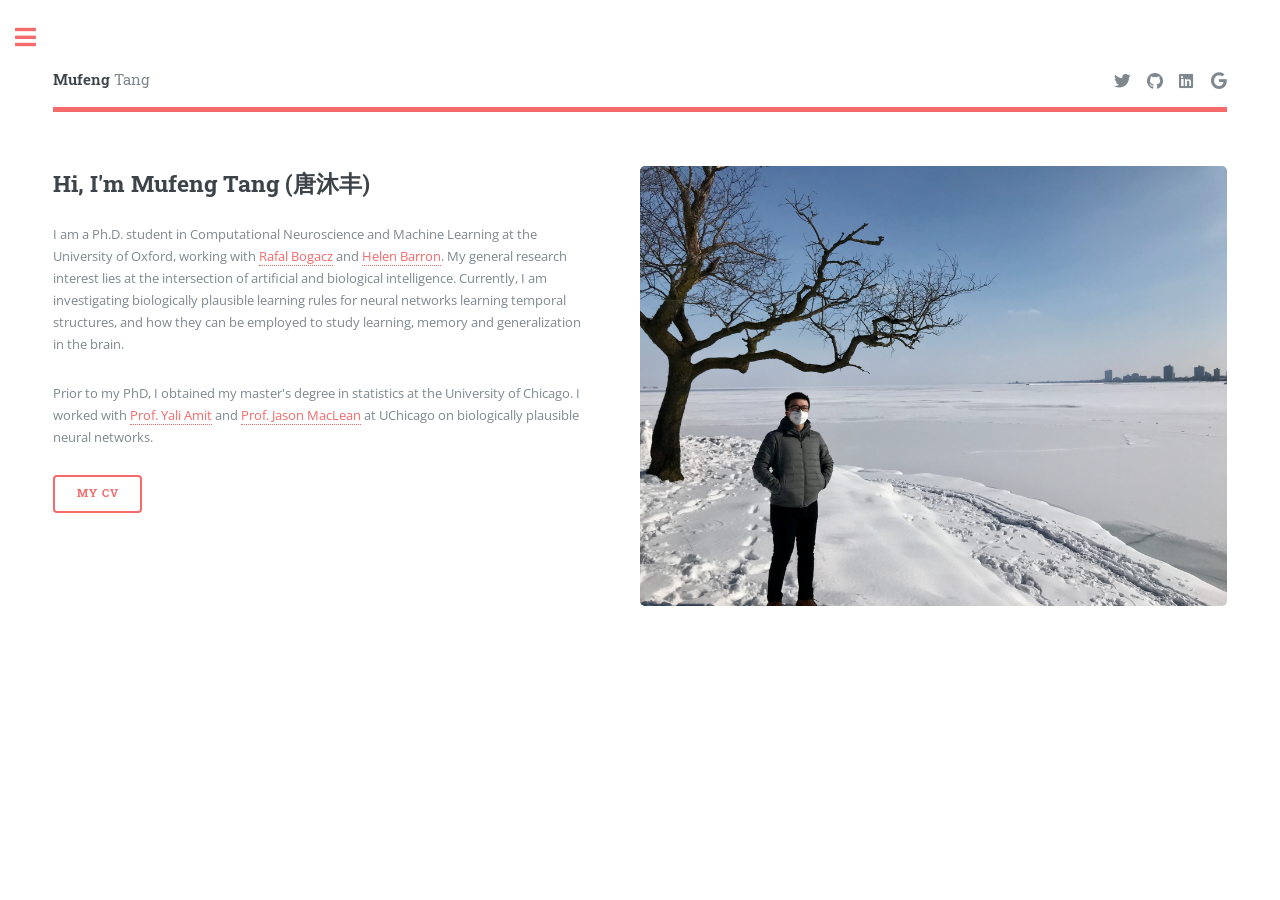
==== commit 32b8a746: "edits" ====
--- a/index.html
+++ b/index.html
@@ -50,9 +50,10 @@
 											<h2>Hi, I'm Mufeng Tang (唐沐丰)</h2>
 											
 										</header>
-										<p>I am a Ph.D. student in Computational Neuroscience at the University of Oxford, working with <a href="https://www.mrcbndu.ox.ac.uk/groups/bogacz-group">Rafal Bogacz</a> and <a href="https://www.mrcbndu.ox.ac.uk/people/dr-helen-barron">Helen Barron</a>. 
+										<p>I am a Ph.D. student in Computational Neuroscience and Machine Learning at the University of Oxford, working with <a href="https://www.mrcbndu.ox.ac.uk/groups/bogacz-group">Rafal Bogacz</a> and <a href="https://www.mrcbndu.ox.ac.uk/people/dr-helen-barron">Helen Barron</a>. 
 											My general research interest lies at the intersection of artificial and biological intelligence.
-											Currently, I am investigating predictive coding networks and their roles in modelling the hippocampus.</p>
+											Currently, I am investigating biologically plausible learning rules for neural networks learning temporal structures, and how
+											they can be employed to study learning, memory and generalization in the brain.</p>
 										<!-- <br> -->
 										<p>Prior to my PhD, I obtained my master's degree in statistics at the University of Chicago.
 											I worked with <a href="https://stat.uchicago.edu/people/profile/yali-amit/">Prof. Yali Amit</a> and <a href="https://neurobiology.uchicago.edu/faculty/jason-maclean-phd">Prof. Jason MacLean</a> at UChicago on biologically plausible neural networks.
@@ -182,7 +183,7 @@
 									<ul>
 										<li><a href="index.html">Homepage</a></li>
 										<!-- <li><a href="about.html">About me</a></li> -->
-										<li><a href="research.html">Science</a></li>
+										<li><a href="research.html">Publications and Notes</a></li>
 										
 										<!-- <li>
 											<span class="opener">Submenu</span>
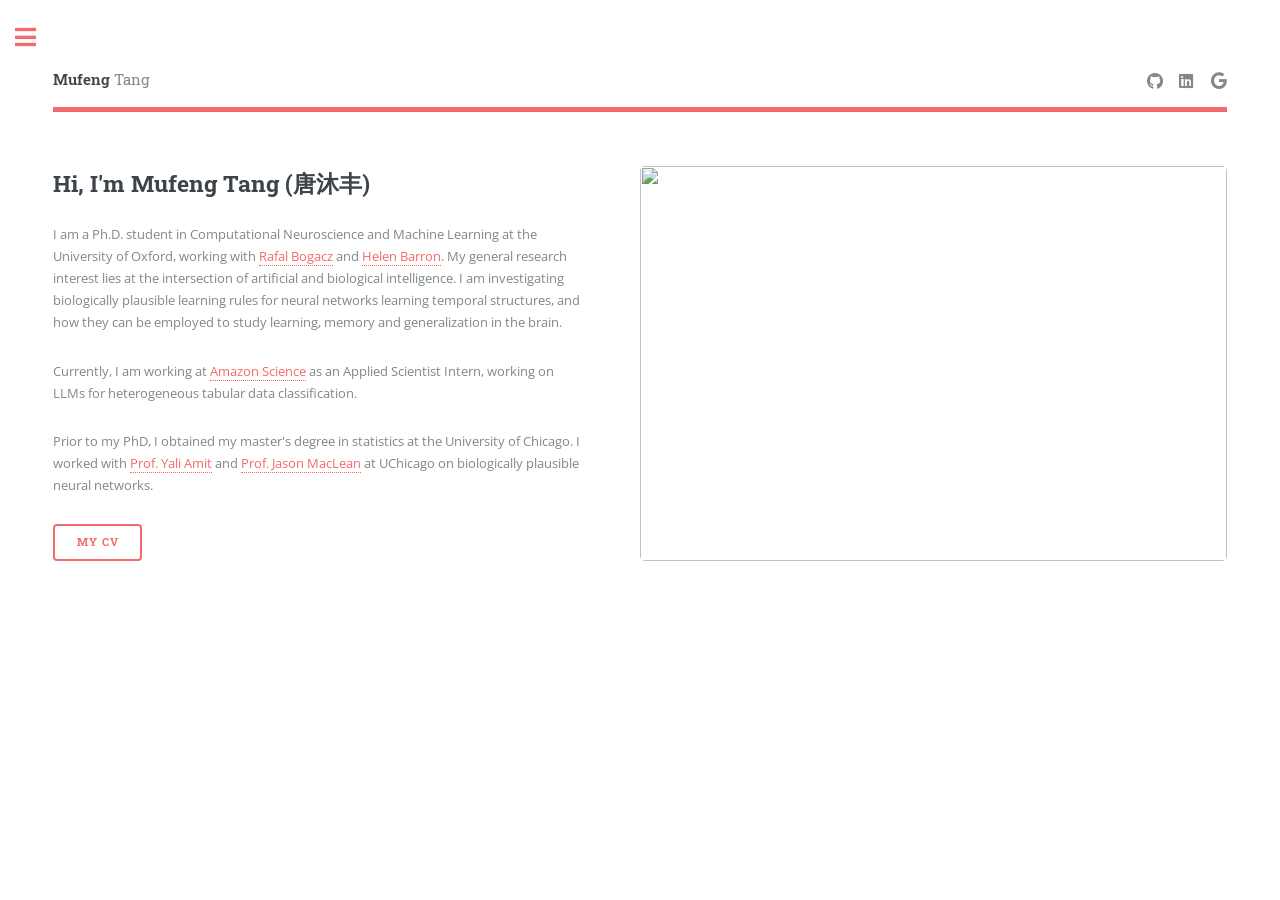
==== commit 55cb6650: "update" ====
--- a/index.html
+++ b/index.html
@@ -5,70 +5,83 @@
 	Free for personal and commercial use under the CCA 3.0 license (html5up.net/license)
 -->
 <html>
-	<head>
-		<!-- Global site tag (gtag.js) - Google Analytics -->
-		<script async src="https://www.googletagmanager.com/gtag/js?id=G-MDHDP8R567"></script>
-		<script>
+
+<head>
+	<!-- Global site tag (gtag.js) - Google Analytics -->
+	<script async src="https://www.googletagmanager.com/gtag/js?id=G-MDHDP8R567"></script>
+	<script>
 		window.dataLayer = window.dataLayer || [];
-		function gtag(){dataLayer.push(arguments);}
+		function gtag() { dataLayer.push(arguments); }
 		gtag('js', new Date());
 
 		gtag('config', 'G-MDHDP8R567');
-		</script>
-		<title>Mufeng Tang</title>
-		<meta charset="utf-8" />
-		<meta name="viewport" content="width=device-width, initial-scale=1, user-scalable=no" />
-		<link rel="stylesheet" href="assets/css/main.css" />
-	</head>
-	<body class="is-preload">
-
-		<!-- Wrapper -->
-			<div id="wrapper">
-
-				<!-- Main -->
-					<div id="main">
-						<div class="inner">
-
-							<!-- Header -->
-								<header id="header">
-									<a href="index.html" class="logo"><strong>Mufeng</strong> Tang</a>
-									<ul class="icons">
-										<li><a href="https://twitter.com/mufeng_tang" class="icon brands fa-twitter"><span class="label">Twitter</span></a></li>
-										<!-- <li><a href="#" class="icon brands fa-facebook-f"><span class="label">Facebook</span></a></li> -->
-										<!-- <li><a href="#" class="icon brands fa-snapchat-ghost"><span class="label">Snapchat</span></a></li> -->
-										<!-- <li><a href="https://www.instagram.com/mufengtang/" class="icon brands fa-instagram"><span class="label">Instagram</span></a></li> -->
-										<li><a href="https://github.com/C16Mftang" class="icon brands fa-github"><span class="label">Github</span></a></li>
-										<li><a href="https://www.linkedin.com/in/mufeng-tang-115a64139/" class="icon brands fa-linkedin"><span class="label">Linkedin</span></a></li>
-										<li><a href="https://scholar.google.com/citations?user=eFyyxQkAAAAJ&hl=en" class="icon brands fa-google"><span class="label"></span></a></li>
-									</ul>
-								</header>
-
-							<!-- Banner -->
-								<section id="banner">
-									<div class="content">
-										<header>
-											<h2>Hi, I'm Mufeng Tang (唐沐丰)</h2>
-											
-										</header>
-										<p>I am a Ph.D. student in Computational Neuroscience and Machine Learning at the University of Oxford, working with <a href="https://www.mrcbndu.ox.ac.uk/groups/bogacz-group">Rafal Bogacz</a> and <a href="https://www.mrcbndu.ox.ac.uk/people/dr-helen-barron">Helen Barron</a>. 
-											My general research interest lies at the intersection of artificial and biological intelligence.
-											Currently, I am investigating biologically plausible learning rules for neural networks learning temporal structures, and how
-											they can be employed to study learning, memory and generalization in the brain.</p>
-										<!-- <br> -->
-										<p>Prior to my PhD, I obtained my master's degree in statistics at the University of Chicago.
-											I worked with <a href="https://stat.uchicago.edu/people/profile/yali-amit/">Prof. Yali Amit</a> and <a href="https://neurobiology.uchicago.edu/faculty/jason-maclean-phd">Prof. Jason MacLean</a> at UChicago on biologically plausible neural networks.
-										</p>
-										<ul class="actions">
-											<li><a href="https://drive.google.com/file/d/151TCX6jKJM6HxMyKc0OHfo8ruFjf8bDz/view?usp=drive_link" class="button big">My CV</a></li>
-										</ul>
-									</div>
-									<span class="image object">
-										<img src="images/Chi.jpg" alt="" />
-									</span>
-								</section>
-
-							<!-- Section -->
-								<!-- <section>
+	</script>
+	<title>Mufeng Tang</title>
+	<meta charset="utf-8" />
+	<meta name="viewport" content="width=device-width, initial-scale=1, user-scalable=no" />
+	<link rel="stylesheet" href="assets/css/main.css" />
+</head>
+
+<body class="is-preload">
+
+	<!-- Wrapper -->
+	<div id="wrapper">
+
+		<!-- Main -->
+		<div id="main">
+			<div class="inner">
+
+				<!-- Header -->
+				<header id="header">
+					<a href="index.html" class="logo"><strong>Mufeng</strong> Tang</a>
+					<ul class="icons">
+						<!-- <li><a href="https://twitter.com/mufeng_tang" class="icon brands fa-twitter"><span
+									class="label">Twitter</span></a></li> -->
+						<!-- <li><a href="#" class="icon brands fa-facebook-f"><span class="label">Facebook</span></a></li> -->
+						<!-- <li><a href="#" class="icon brands fa-snapchat-ghost"><span class="label">Snapchat</span></a></li> -->
+						<!-- <li><a href="https://www.instagram.com/mufengtang/" class="icon brands fa-instagram"><span class="label">Instagram</span></a></li> -->
+						<li><a href="https://github.com/C16Mftang" class="icon brands fa-github"><span
+									class="label">Github</span></a></li>
+						<li><a href="https://www.linkedin.com/in/mufeng-tang-115a64139/"
+								class="icon brands fa-linkedin"><span class="label">Linkedin</span></a></li>
+						<li><a href="https://scholar.google.com/citations?user=eFyyxQkAAAAJ&hl=en"
+								class="icon brands fa-google"><span class="label"></span></a></li>
+					</ul>
+				</header>
+
+				<!-- Banner -->
+				<section id="banner">
+					<div class="content">
+						<header>
+							<h2>Hi, I'm Mufeng Tang (唐沐丰)</h2>
+
+						</header>
+						<p>I am a Ph.D. student in Computational Neuroscience and Machine Learning at the University of
+							Oxford, working with <a href="https://www.mrcbndu.ox.ac.uk/groups/bogacz-group">Rafal
+								Bogacz</a> and <a href="https://www.mrcbndu.ox.ac.uk/people/dr-helen-barron">Helen
+								Barron</a>.
+							My general research interest lies at the intersection of artificial and biological
+							intelligence. I am investigating biologically plausible learning rules for neural networks
+							learning temporal structures, and how they can be employed to study learning, memory and generalization in the brain.</p>
+						<p>Currently, I am working at <a href="https://www.amazon.science/">Amazon Science</a> as an Applied Scientist Intern, 
+							working on LLMs for heterogeneous tabular data classification.</p>
+						<p>Prior to my PhD, I obtained my master's degree in statistics at the University of Chicago.
+							I worked with <a href="https://stat.uchicago.edu/people/profile/yali-amit/">Prof. Yali
+								Amit</a> and <a href="https://neurobiology.uchicago.edu/faculty/jason-maclean-phd">Prof.
+								Jason MacLean</a> at UChicago on biologically plausible neural networks.
+						</p>
+						<ul class="actions">
+							<li><a href="https://drive.google.com/file/d/1R2vErGzngoPmccMKgZHSYTKeFgITgFJS/view?usp=sharing"
+									class="button big">My CV</a></li>
+						</ul>
+					</div>
+					<span class="image object">
+						<img src="images/mft.jpg" alt="" />
+					</span>
+				</section>
+
+				<!-- Section -->
+				<!-- <section>
 									<header class="major">
 										<h2>Erat lacinia</h2>
 									</header>
@@ -104,8 +117,8 @@
 									</div>
 								</section> -->
 
-							<!-- Section -->
-								<!-- <section>
+				<!-- Section -->
+				<!-- <section>
 									<header class="major">
 										<h2>Ipsum sed dolor</h2>
 									</header>
@@ -161,31 +174,31 @@
 									</div>
 								</section> -->
 
-						</div>
-					</div>
-
-				<!-- Sidebar -->
-					<div id="sidebar">
-						<div class="inner">
-
-							<!-- Search -->
-								<!-- <section id="search" class="alt">
+			</div>
+		</div>
+
+		<!-- Sidebar -->
+		<div id="sidebar">
+			<div class="inner">
+
+				<!-- Search -->
+				<!-- <section id="search" class="alt">
 									<form method="post" action="#">
 										<input type="text" name="query" id="query" placeholder="Search" />
 									</form>
 								</section> -->
 
-							<!-- Menu -->
-								<nav id="menu">
-									<header class="major">
-										<h2>Menu</h2>
-									</header>
-									<ul>
-										<li><a href="index.html">Homepage</a></li>
-										<!-- <li><a href="about.html">About me</a></li> -->
-										<li><a href="research.html">Publications and Notes</a></li>
-										
-										<!-- <li>
+				<!-- Menu -->
+				<nav id="menu">
+					<header class="major">
+						<h2>Menu</h2>
+					</header>
+					<ul>
+						<li><a href="index.html">Homepage</a></li>
+						<!-- <li><a href="about.html">About me</a></li> -->
+						<li><a href="research.html">Publications</a></li>
+						<li><a href="notes.html">Notes and Blogs</a></li>
+						<!-- <li>
 											<span class="opener">Submenu</span>
 											<ul>
 												<li><a href="#">Lorem Dolor</a></li>
@@ -194,7 +207,7 @@
 												<li><a href="#">Feugiat Veroeros</a></li>
 											</ul>
 										</li> -->
-										<!-- <li><a href="#">Etiam Dolore</a></li>
+						<!-- <li><a href="#">Etiam Dolore</a></li>
 										<li><a href="#">Adipiscing</a></li>
 										<li>
 											<span class="opener">Another Submenu</span>
@@ -205,14 +218,14 @@
 												<li><a href="#">Feugiat Veroeros</a></li>
 											</ul>
 										</li> -->
-										<!-- <li><a href="#">Maximus Erat</a></li>
+						<!-- <li><a href="#">Maximus Erat</a></li>
 										<li><a href="#">Sapien Mauris</a></li>
 										<li><a href="#">Amet Lacinia</a></li> -->
-									</ul>
-								</nav>
-
-							<!-- Section -->
-								<!-- <section>
+					</ul>
+				</nav>
+
+				<!-- Section -->
+				<!-- <section>
 									<header class="major">
 										<h2>Ante interdum</h2>
 									</header>
@@ -235,36 +248,38 @@
 									</ul>
 								</section> -->
 
-							<!-- Section -->
-								<section>
-									<header class="major">
-										<h2>Get in touch</h2>
-									</header>
-									<p>If you want to have a chat, contact me through the following ways: </p>
-									<ul class="contact">
-										<li class="icon solid fa-envelope"><a href="mailto:mufeng.tang@ndcn.ox.ac.uk">mufeng.tang@ndcn.ox.ac.uk</a></li>
-										<li class="icon solid fa-phone">(44) 07497865905</li>
-										<li class="icon solid fa-home">MRC Brain Network Dynamics Unit<br />
-											University of Oxford, Mansfield Road, Oxford OX1 3TH</li>
-									</ul>
-								</section>
-
-							<!-- Footer -->
-								<!-- <footer id="footer">
+				<!-- Section -->
+				<section>
+					<header class="major">
+						<h2>Get in touch</h2>
+					</header>
+					<p>If you want to have a chat, contact me through the following ways: </p>
+					<ul class="contact">
+						<li class="icon solid fa-envelope"><a
+								href="mailto:mufeng.tang@ndcn.ox.ac.uk">mufeng.tang@ndcn.ox.ac.uk</a></li>
+						<li class="icon solid fa-phone">(44) 07497865905</li>
+						<li class="icon solid fa-home">MRC Brain Network Dynamics Unit<br />
+							University of Oxford, Mansfield Road, Oxford OX1 3TH</li>
+					</ul>
+				</section>
+
+				<!-- Footer -->
+				<!-- <footer id="footer">
 									<p class="copyright">&copy; Untitled. All rights reserved. Demo Images: <a href="https://unsplash.com">Unsplash</a>. Design: <a href="https://html5up.net">HTML5 UP</a>.</p>
 								</footer> -->
 
-						</div>
-					</div>
-
 			</div>
-
-		<!-- Scripts -->
-			<script src="assets/js/jquery.min.js"></script>
-			<script src="assets/js/browser.min.js"></script>
-			<script src="assets/js/breakpoints.min.js"></script>
-			<script src="assets/js/util.js"></script>
-			<script src="assets/js/main.js"></script>
-
-	</body>
+		</div>
+
+	</div>
+
+	<!-- Scripts -->
+	<script src="assets/js/jquery.min.js"></script>
+	<script src="assets/js/browser.min.js"></script>
+	<script src="assets/js/breakpoints.min.js"></script>
+	<script src="assets/js/util.js"></script>
+	<script src="assets/js/main.js"></script>
+
+</body>
+
 </html>
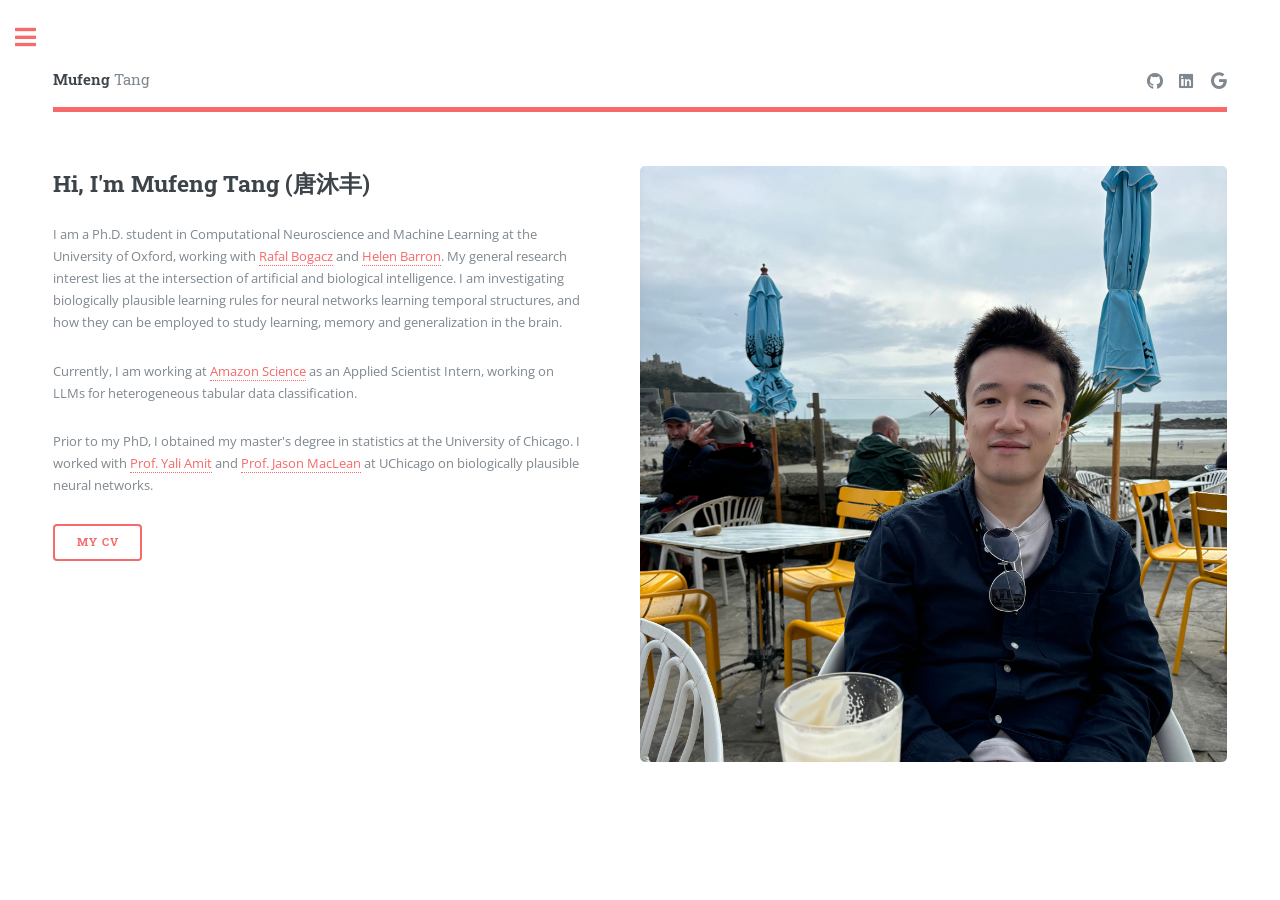
==== commit 3cabf7c1: "update" ====
--- a/index.html
+++ b/index.html
@@ -76,7 +76,7 @@
 						</ul>
 					</div>
 					<span class="image object">
-						<img src="images/mft.jpg" alt="" />
+						<img src="images/MFT.JPG" alt="" />
 					</span>
 				</section>
 
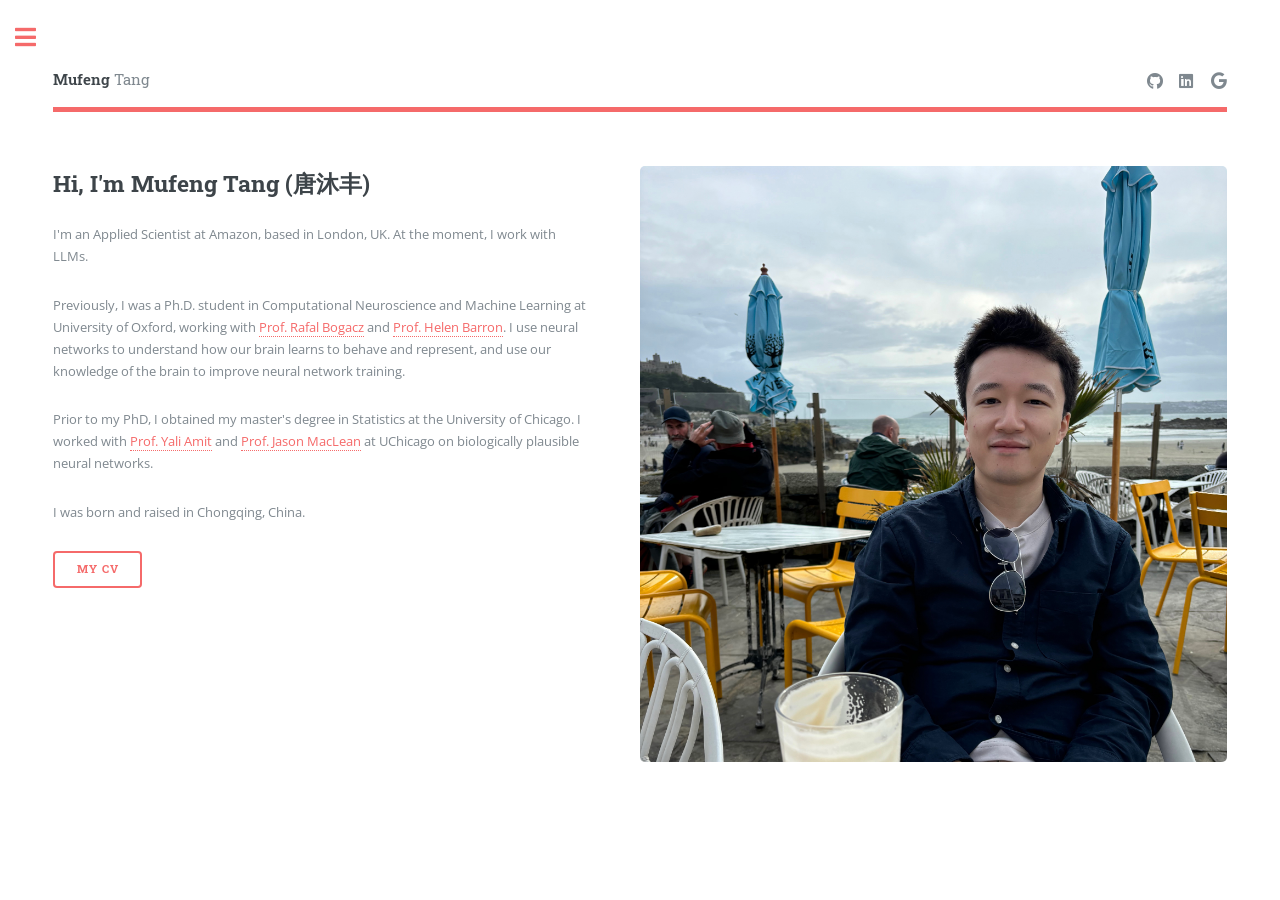
==== commit 1a7861b4: "update" ====
--- a/index.html
+++ b/index.html
@@ -56,22 +56,22 @@
 							<h2>Hi, I'm Mufeng Tang (唐沐丰)</h2>
 
 						</header>
-						<p>I am a Ph.D. student in Computational Neuroscience and Machine Learning at the University of
-							Oxford, working with <a href="https://www.mrcbndu.ox.ac.uk/groups/bogacz-group">Rafal
-								Bogacz</a> and <a href="https://www.mrcbndu.ox.ac.uk/people/dr-helen-barron">Helen
+						<p>I'm an Applied Scientist at Amazon, based in London, UK. At the moment, I work with LLMs.</p>
+						<p> Previously, I was a Ph.D. student in Computational Neuroscience and Machine Learning at University of
+							Oxford, working with <a href="https://www.mrcbndu.ox.ac.uk/groups/bogacz-group">Prof. Rafal
+								Bogacz</a> and <a href="https://www.mrcbndu.ox.ac.uk/people/dr-helen-barron">Prof. Helen
 								Barron</a>.
-							My general research interest lies at the intersection of artificial and biological
-							intelligence. I am investigating biologically plausible learning rules for neural networks
-							learning temporal structures, and how they can be employed to study learning, memory and generalization in the brain.</p>
-						<p>Currently, I am working at <a href="https://www.amazon.science/">Amazon Science</a> as an Applied Scientist Intern, 
-							working on LLMs for heterogeneous tabular data classification.</p>
-						<p>Prior to my PhD, I obtained my master's degree in statistics at the University of Chicago.
+							I use neural networks to understand how our brain learns to behave and represent, 
+							and use our knowledge of the brain to improve neural network training. </p>
+
+						<p>Prior to my PhD, I obtained my master's degree in Statistics at the University of Chicago.
 							I worked with <a href="https://stat.uchicago.edu/people/profile/yali-amit/">Prof. Yali
 								Amit</a> and <a href="https://neurobiology.uchicago.edu/faculty/jason-maclean-phd">Prof.
 								Jason MacLean</a> at UChicago on biologically plausible neural networks.
 						</p>
+						<p>I was born and raised in Chongqing, China.</p>
 						<ul class="actions">
-							<li><a href="https://drive.google.com/file/d/1R2vErGzngoPmccMKgZHSYTKeFgITgFJS/view?usp=sharing"
+							<li><a href="https://drive.google.com/file/d/151TCX6jKJM6HxMyKc0OHfo8ruFjf8bDz/view?usp=sharing"
 									class="button big">My CV</a></li>
 						</ul>
 					</div>
